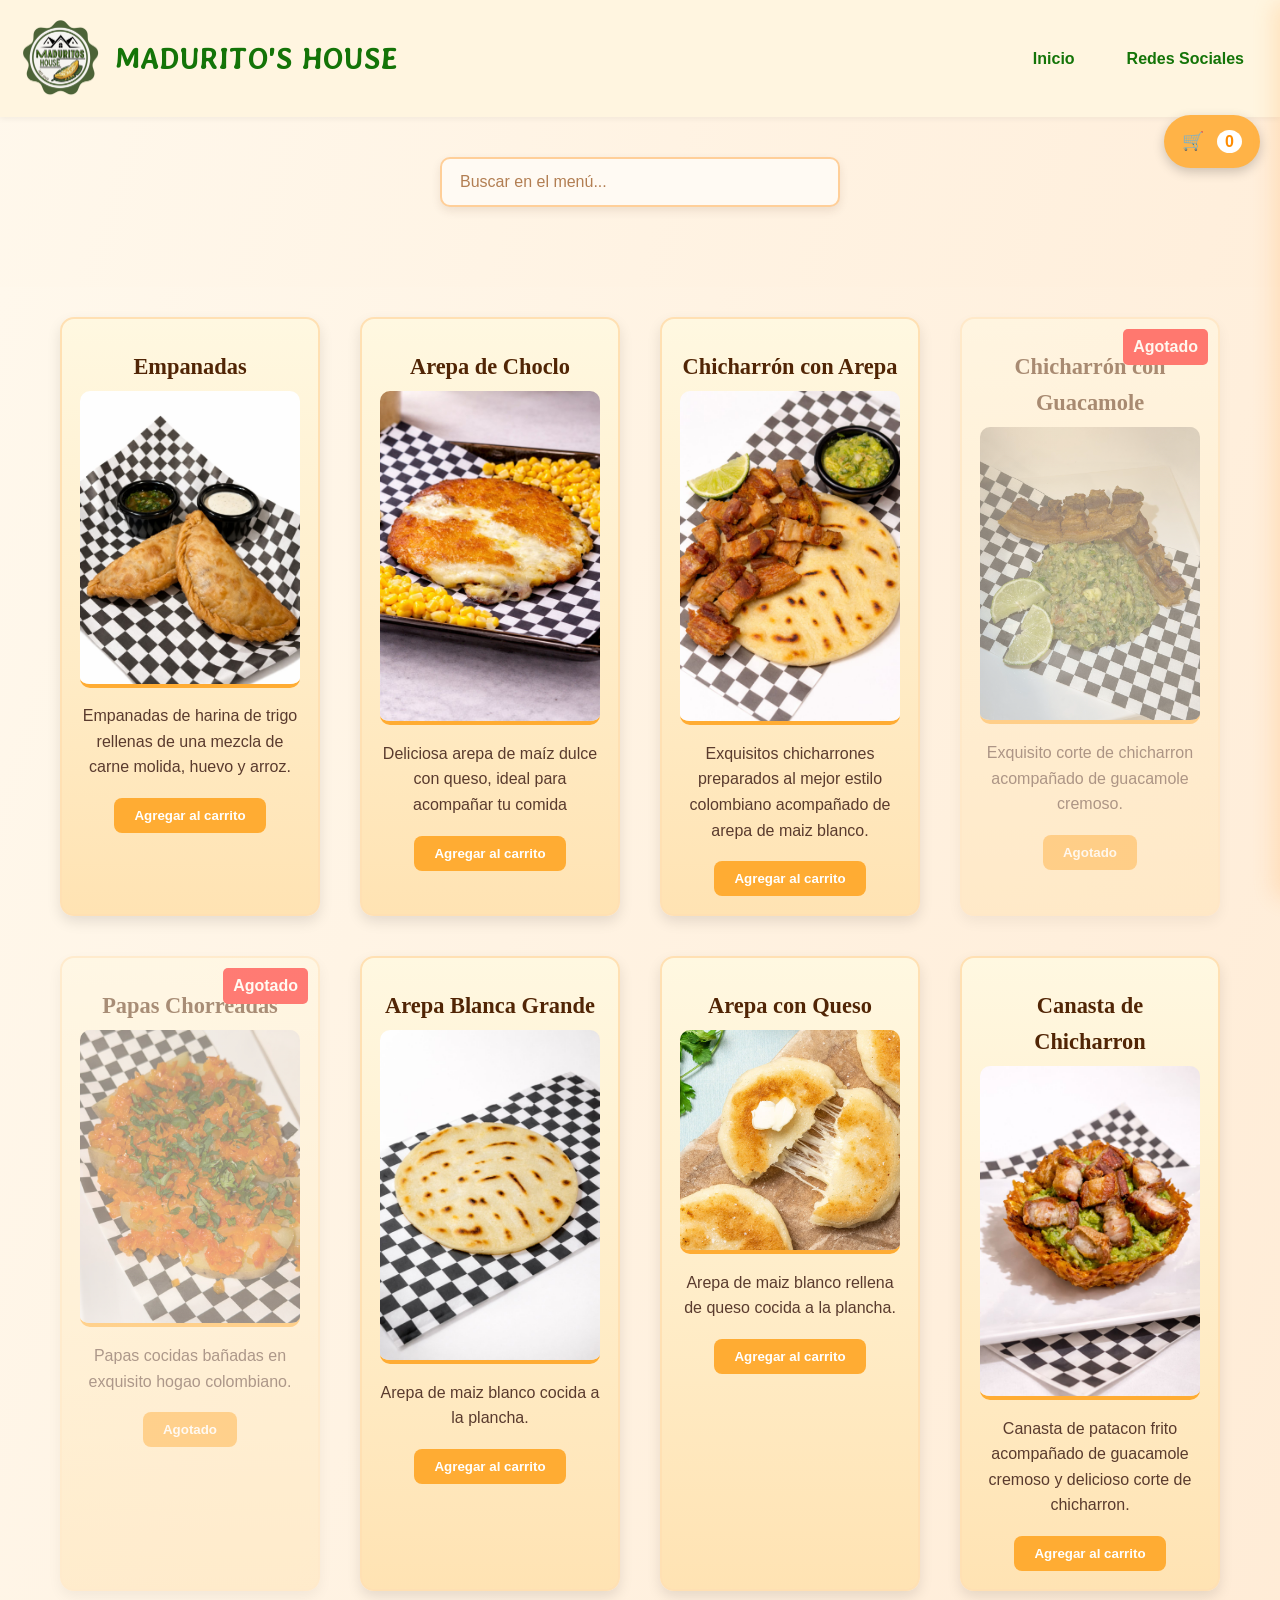
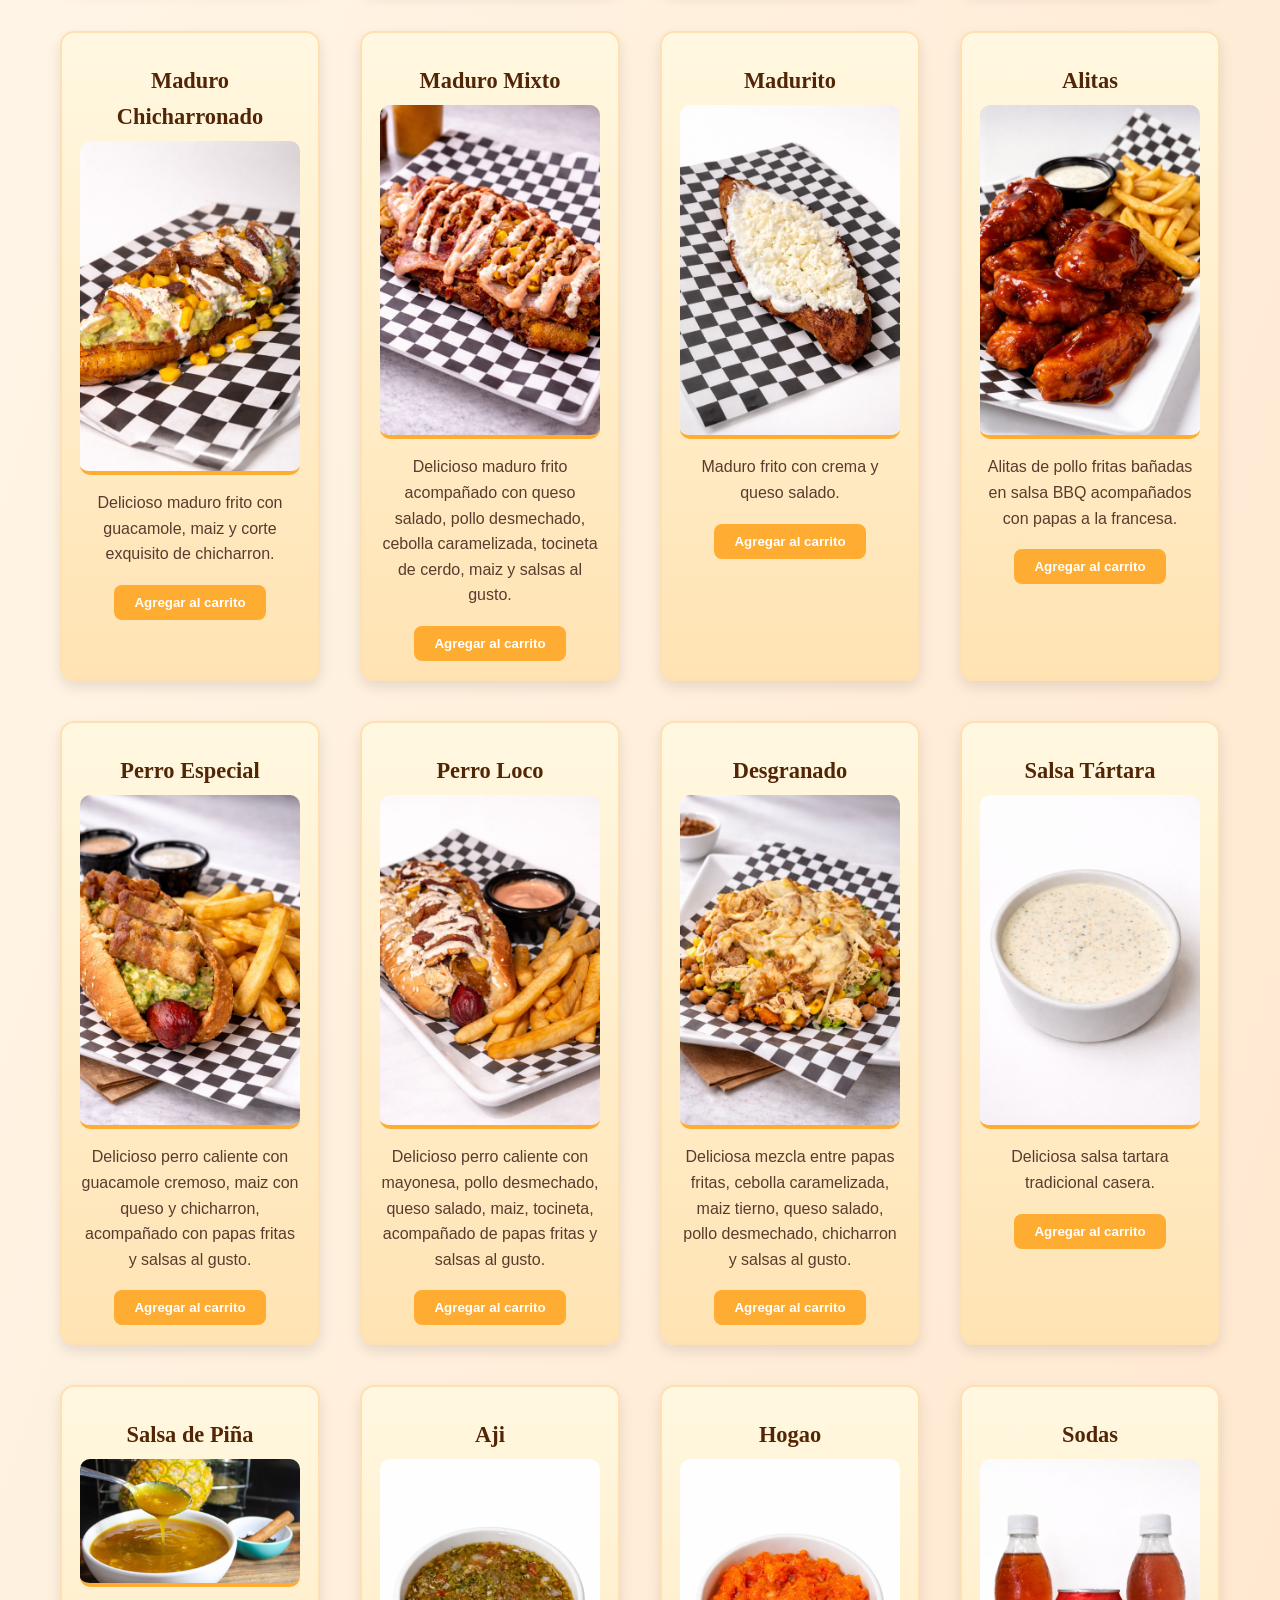
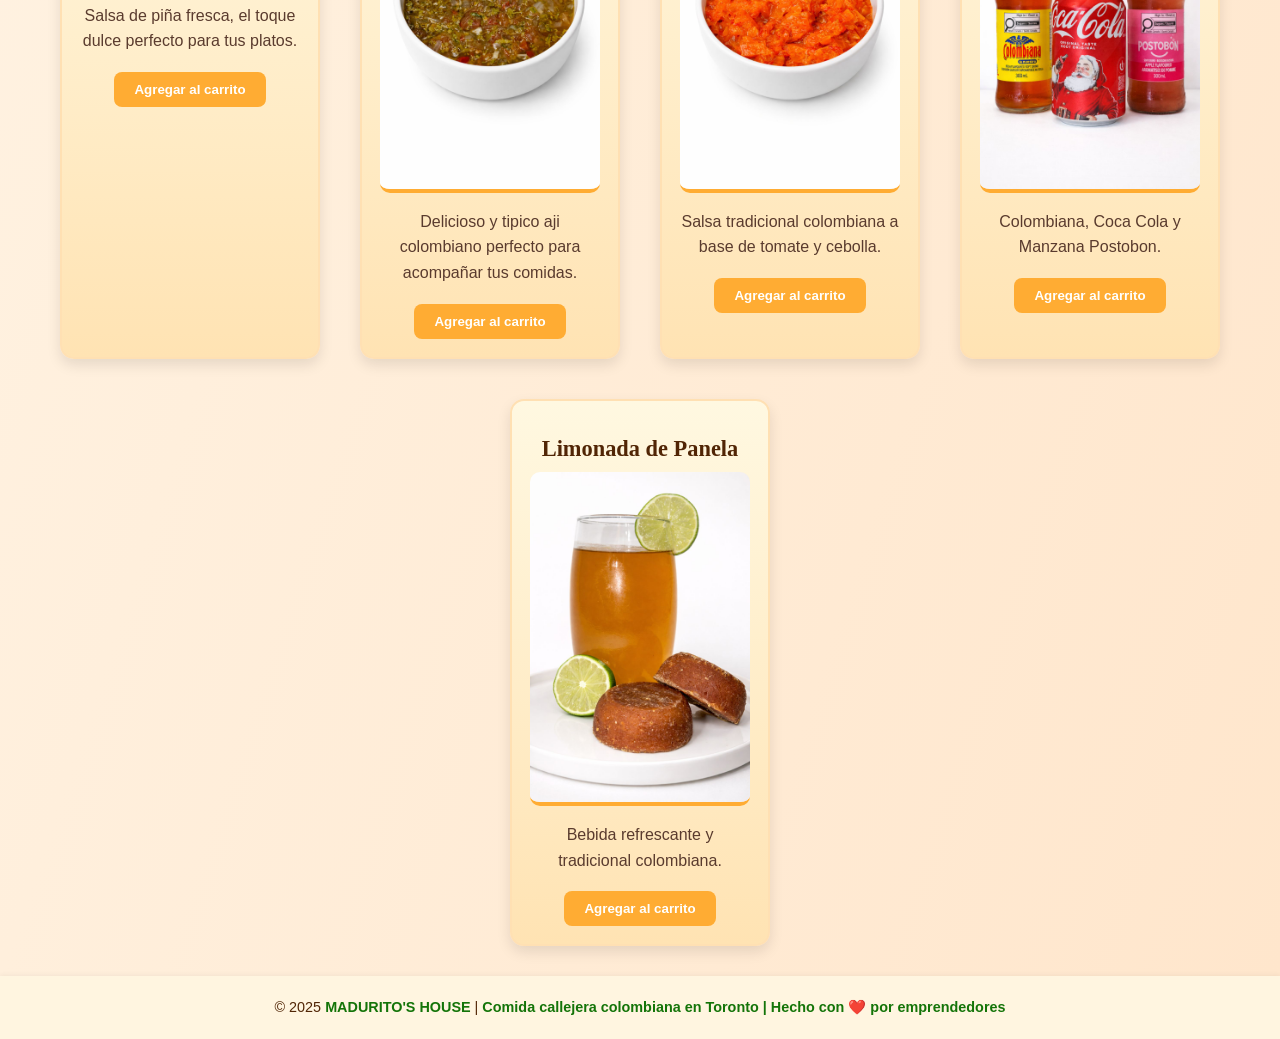
==== menu.html @ 6b5136a8 "Add files via upload" ====
<!DOCTYPE html>
<html lang="en">
    <head>
        <meta charset="UTF-8">
        <meta name="viewport" content="width=device-width, initial-scale=1.0">
        <title>MADURITO'S HOUSE</title>
        <link rel="icon" href="Images/MADURITOSNEWLOGO-Photoroom.png" type="image/x-icon">
        <link rel="preconnect" href="https://fonts.googleapis.com">
        <link rel="preconnect" href="https://fonts.gstatic.com" crossorigin>
        <link href="https://fonts.googleapis.com/css2?family=Averia+Gruesa+Libre&family=Bubbler+One&display=swap" rel="stylesheet">
        <link rel="stylesheet" href="styles.css">
    </head>
    <body>
        <header class="header">
  <img src="Images/MADURITOSNEWLOGO-Photoroom.png" alt="Logo de Honey Food" class="logo" />
  <h1 class="title" data-i18n="title">HONEY BURGERS</h1>

  <!-- Navegación visible en escritorio -->
  <nav class="nav-desktop">
    <a href="index.html" class="nav-link" data-i18n="home">Home</a>
    <a href="aboutus.html" class="nav-link" data-i18n="about_us">Redes Sociales</a>
  </nav>

  <!-- Menú hamburguesa (visible solo en móvil) -->
  <div class="hamburger" onclick="toggleMobileMenu()">
    <div class="line"></div>
    <div class="line"></div>
    <div class="line"></div>
  </div>
  <nav id="mobile-menu" class="nav-mobile hidden">
    <a href="index.html" data-i18n="home">Home</a>
    <a href="aboutus.html" data-i18n="about_us">Redes Sociales</a>
  </nav>
</header>

<!-- Contenedor principal de productos -->
<div class="filtro-menu">
  <input type="text" id="buscador" data-i18n="search_placeholder" placeholder="" />
</div>

<div class="container">
    <!-- Producto 1 -->
  <div class="product-card">
    <h3 data-i18n="product_empanadas">Empanadas</h3>
    <img src="Images/EMPANADAS_IA.jpeg" alt="Empanadas" />
    <p data-i18n="desc_empanadas">Empanadas de harina de trigo rellenas de una mezcla de carne molida, huevo y arroz.</p>
    <button class="add-to-cart" data-product="Empanadas" data-i18n="add_to_cart">Agregar al carrito</button>
  </div>

  <!-- Producto 2 -->
  <div class="product-card">
    <h3 data-i18n="product_arepa_choclo">Arepa de Choclo</h3>
    <img src="Images/AREPACHOCLO_IA.jpeg" alt="Arepa de Choclo" />
    <p data-i18n="desc_arepa_choclo">Deliciosa arepa de maiz dulce con queso, ideal para acompañar tu comida.</p>
    <button class="add-to-cart" data-product="Arepa de Choclo" data-i18n="add_to_cart">Agregar al carrito</button>
  </div>

  <!-- Producto 3 -->
  <div class="product-card">
    <h3 data-i18n="product_chicharron_arepa">Chicharron con Arepa</h3>
    <img src="Images/CHICHARRONCONAREPA_IA.jpeg" alt="Chicharron con Arepa" />
    <p data-i18n="desc_chicharron_arepa">Exquisitos chicharrones preparados al mejor estilo colombiano acompañado de arepa de maiz blanco.</p>
    <button class="add-to-cart" data-product="Chicharron con Arepa" data-i18n="add_to_cart">Agregar al carrito</button>
  </div>

  <!-- Producto 4 -->
  <div class="product-card">
    <h3 data-i18n="product_chicharronguacamole">Chicharron con Guacamole</h3>
    <img src="Images/ChicharronGuacamoleMH.jpeg" alt="Chicharron con Guacamole" />
    <p data-i18n="desc_chicharronguacamole">Exquisito corte de chicharron acompañado de guacamole cremoso.</p>
    <button class="add-to-cart" data-product="Chicharron con Guacamole" data-i18n="add_to_cart">Agregar al carrito</button>
  </div>

  <!-- Producto 5 -->
  <div class="product-card">
    <h3 data-i18n="product_papas_chorreadas">Papas Chorreadas</h3>
    <img src="Images/PAPASCHORREADASMH.jpeg" alt="Papas Chorreadas" />
    <p data-i18n="desc_papas_chorreadas">Papas cocidas bañadas en exquisito hogao Colombiano.</p>
    <button class="add-to-cart" data-product="Papas Chorreadas" data-i18n="add_to_cart">Agregar al carrito</button>
  </div>

  <!-- Producto 6 -->
  <div class="product-card">
    <h3 data-i18n="product_arepa_blanca">Arepa Blanca Grande</h3>
    <img src="Images/AREPAGRANDE_IA.jpeg" alt="Arepa Blanca Grande" />
    <p data-i18n="desc_arepa_blanca">Arepa de maiz blanco cocida a la plancha.</p>
    <button class="add-to-cart" data-product="Arepa Blanca Grande" data-i18n="add_to_cart">Agregar al carrito</button>
  </div>

  <!-- Producto 7 -->
  <div class="product-card">
    <h3 data-i18n="product_arepa_queso">Arepa con Queso</h3>
    <img src="Images/Arepas-con-Queso-Recipe-S4.jpg" alt="Arepa con Queso" />
    <p data-i18n="desc_arepa_queso">Arepa de maiz blanco rellena de queso cocida a la plancha.</p>
    <button class="add-to-cart" data-product="Arepa Blanca con Queso" data-i18n="add_to_cart">Agregar al carrito</button>
  </div>

  <!-- Producto 8 -->
  <div class="product-card">
    <h3 data-i18n="product_patacon">Canasta de Chicharron</h3>
    <img src="Images/CANASTACHICHARRON_IA.jpeg" alt="Canasta de Chicharron" />
    <p data-i18n="desc_patacon">Canasta de patacon frito acompañado de guacamole cremoso y delicioso corte de chicharron.</p>
    <button class="add-to-cart" data-product="Canasta de Chicharron" data-i18n="add_to_cart">Agregar al carrito</button>
  </div>

  <!-- Producto 9 -->
  <div class="product-card">
    <h3 data-i18n="product_madurochicharronado">Maduro Chicharronado</h3>
    <img src="Images/MADUROCHICHARRONADO_IA.jpeg" alt="Maduro Chicharronado" />
    <p data-i18n="desc_madurochicharronado">Delicioso maduro frito con guacamole, maiz y corte exquisito de chicharron.</p>
    <button class="add-to-cart" data-product="Maduro Chicharronado" data-i18n="add_to_cart">Agregar al carrito</button>
  </div>

  <!-- Producto 10 -->
  <div class="product-card">
    <h3 data-i18n="product_maduromixto">Maduro Mixto</h3>
    <img src="Images/MADUROMIXTO_IA.jpeg" alt="Maduro Mixto" />
    <p data-i18n="desc_maduromixto">Delicioso maduro frito acompañado con queso salado, pollo desmechado, cebolla caramelizada, tocineta de cerdo, maiz y salsas al gusto.</p>
    <button class="add-to-cart" data-product="Maduro Mixto" data-i18n="add_to_cart">Agregar al carrito</button>
  </div>

  <!-- Producto 11 -->
  <div class="product-card">
    <h3 data-i18n="product_madurito">Madurito</h3>
    <img src="Images/MADUROCONQUESO_IA.jpeg" alt="Madurito" />
    <p data-i18n="desc_madurito">Maduro frito con crema y queso salado.</p>
    <button class="add-to-cart" data-product="Madurito" data-i18n="add_to_cart">Agregar al carrito</button>
  </div>

  <!-- Producto 12 -->
  <div class="product-card">
    <h3 data-i18n="product_alitas">Alitas</h3>
    <img src="Images/ALITAS_IA.jpeg" alt="Alitas" />
    <p data-i18n="desc_alitas">Alitas de pollo fritas bañadas en salsa BBQ acompañados con papas a la francesa.</p>
    <button class="add-to-cart" data-product="Alitas" data-i18n="add_to_cart">Agregar al carrito</button>
  </div>

  <!-- Producto 13 -->
  <div class="product-card">
    <h3 data-i18n="product_perro_especial">Perro Especial</h3>
    <img src="Images/PERROESPECIAL_IA.jpeg" alt="Perro Especial" />
    <p data-i18n="desc_perro_especial">Delicioso perro caliente con guacamole cremoso, maiz con queso y chicharron, acompañado con papas fritas y salsas al gusto.</p>
    <button class="add-to-cart" data-product="Perro Especial" data-i18n="add_to_cart">Agregar al carrito</button>
  </div>

  <!-- Producto 14 -->
  <div class="product-card">
    <h3 data-i18n="product_perro_loco">Perro Loco</h3>
    <img src="Images/PERROLOCO_IA.jpeg" alt="Perro Loco" />
    <p data-i18n="desc_perro_loco">Delicioso perro caliente con mayosena, pollo desmechado, queso salado, maiz, tocineta, acompañado de papas fritas y salsas al gusto.</p>
    <button class="add-to-cart" data-product="Perro Loco" data-i18n="add_to_cart">Agregar al carrito</button>
  </div>

  <!-- Producto 15 -->
  <div class="product-card">
    <h3 data-i18n="product_desgranado">Desgranado</h3>
    <img src="Images/DESGRANADO_IA.jpeg" alt="Desgranado" />
    <p data-i18n="desc_desgranado">Deliciosa mezcla entre papas fritas, cebolla caramelizada, maiz tierno, queso salado, pollo desmechado, chicharron y salsas al gusto.</p>
    <button class="add-to-cart" data-product="Desgranado" data-i18n="add_to_cart">Agregar al carrito</button>
  </div>

  <!-- Producto 16 -->
  <div class="product-card">
    <h3 data-i18n="product_salsa_tartara">Salsa Tártara</h3>
    <img src="Images/TARTARA_IA.jpeg" alt="Salsa Tártara" />
    <p data-i18n="desc_salsa_tartara">Deliciosa salsa tartara tradicional casera.</p>
    <button class="add-to-cart" data-product="Salsa Tártara" data-i18n="add_to_cart">Agregar al carrito</button>
  </div>

  <!-- Producto 17 -->
  <div class="product-card">
    <h3 data-i18n="product_salsa_pina">Salsa de Piña</h3>
    <img src="Images/piña.jpg" alt="Salsa de Piña" />
    <p data-i18n="desc_salsa_pina">Salsa de piña fresca, el toque dulce perfecto para tus platos.</p>
    <button class="add-to-cart" data-product="Salsa de Piña" data-i18n="add_to_cart">Agregar al carrito</button>
  </div>

  <!-- Producto 18 -->
  <div class="product-card">
    <h3 data-i18n="product_aji">Aji</h3>
    <img src="Images/AJI_IA.jpeg" alt="Aji" />
    <p data-i18n="desc_aji">Delicioso y tipico aji colombiano perfecto para acompañar tus comidas.</p>
    <button class="add-to-cart" data-product="Aji" data-i18n="add_to_cart">Agregar al carrito</button>
  </div>

  <!-- Producto 19 -->
  <div class="product-card">
    <h3 data-i18n="product_hogao">Hogao</h3>
    <img src="Images/HOGAO_IA.jpeg" alt="Hogao" />
    <p data-i18n="desc_hogao">Salsa tradicional colombiana a base de tomate y cebolla.</p>
    <button class="add-to-cart" data-product="Hogao" data-i18n="add_to_cart">Agregar al carrito</button>
  </div>

  <!-- Producto 20 -->
  <div class="product-card">
    <h3 data-i18n="product_sodas">Sodas</h3>
    <img src="Images/SODAS_IA.jpeg" alt="Sodas" />
    <p data-i18n="desc_sodas">Colombiana, Coca Cola y Manzana Postobon.</p>
    <button class="add-to-cart" data-product="Sodas" data-i18n="add_to_cart">Agregar al carrito</button>
  </div>

   <!-- Producto 21 -->
  <div class="product-card">
    <h3 data-i18n="product_limonada">Limonada de Panela</h3>
    <img src="Images/LIMONADAPANELA_IA.jpeg" alt="Limonada de Panela" />
    <p data-i18n="desc_limonada">Bebida refrescante y tradicional colombiana.</p>
    <button class="add-to-cart" data-product="Limonada de Panela" data-i18n="add_to_cart">Agregar al carrito</button>
  </div>

</div>

<!-- Panel flotante del carrito -->
<div id="cart-panel">
  <button class="close-cart" onclick="cerrarCarrito()" aria-label="Cerrar carrito">×</button>
  <h3 data-i18n="your_order">Tu pedido</h3>
  <ul id="cart-items"></ul>
  <button class="btn-enviar" onclick="enviarPedido()" data-i18n="send_order">Enviar pedido por WhatsApp</button>
  <button class="btn-enviar" onclick="vaciarCarrito()" data-i18n="empty_cart">🗑️ Vaciar carrito</button>
</div>

<!-- Botón flotante del carrito -->
<div id="cart-button" onclick="abrirCarrito()" aria-label="Abrir carrito">
  🛒 <span id="cart-count">0</span>
</div>

<!-- Botón volver arriba -->
<button id="scrollTopBtn" aria-label="Volver arriba" >🔝</button>

<footer>
    © 2025 <span>MADURITO'S HOUSE</span> | <span data-i18n="footer_text">Comida callejera colombiana en Toronto | Hecho con ❤️ por emprendedores</span>
  </footer>

  <!-- Modal selección de soda -->
<div id="soda-modal" class="soda-modal hidden">
  <div class="soda-modal-content">

    <h2 data-i18n="escoger_soda">Escoge tu soda</h2>

    <div class="soda-options">

      <button class="soda-option" data-soda="Manzana Postobon">
        <img src="Images/MANZANA_IA.jpeg" alt="Manzana Postobon">
        <span>Manzana Postobon</span>
      </button>

      <button class="soda-option" data-soda="Colombiana">
        <img src="Images/COLOMBIANA_IA.jpeg" alt="Colombiana">
        <span>Colombiana</span>
      </button>

      <button class="soda-option" data-soda="Coca Cola">
        <img src="Images/COCA-COLA_IA.jpeg" alt="Coca Cola">
        <span>Coca Cola</span>
      </button>

    </div>

    <button data-i18n="cancelar_soda" class="close-soda">Cancelar</button>

  </div>
</div>

<script src="language.js"></script>

<!-- Script principal -->
<script>
fetch('stock.json')
  .then(res => res.json())
  .then(stock => {
    const buttons = document.querySelectorAll('.add-to-cart');
    buttons.forEach(button => {
      const productName = button.getAttribute('data-product');
      if (stock.hasOwnProperty(productName) && !stock[productName]) {
        const productCard = button.closest('.product-card');
        if (productCard) {
          productCard.classList.add('sold-out');

          // Usamos tu language.js / translations
          const textoAgotado = translations[currentLang]?.sold_out || "Sold Out";
          productCard.dataset.status = textoAgotado;
        }

        // Opcional: también puedes cambiar el botón
        button.textContent = translations[currentLang]?.sold_out || "Sold Out";
        button.disabled = true;
      }
    });
  })
  .catch(err => console.error('Error cargando stock:', err));

document.addEventListener("DOMContentLoaded", () => {
  const cart = [];
  const precios = {
    "Empanadas": 3.5,
    "Arepa de Choclo": 9.0,
    "Chicharron con Arepa": 11.0,
    "Chicharron con Guacamole":14.5,
    "Papas Chorreadas": 8.0,
    "Arepa Blanca Grande":2.0,
    "Arepa Blanca con Queso":2.0,
    "Canasta de Chicharron": 15.0,
    "Maduro Chicharronado":18.0,
    "Maduro Mixto":20.0,
    "Madurito":8.0,
    "Alitas":20.0,
    "Perro Especial":20.0,
    "Perro Loco":20.0,
    "Desgranado":25.0,
    "Salsa Tártara": 3.0,
    "Salsa de Piña": 3.0,
    "Aji":3.0,
    "Hogao": 3.0,
    "Manzana Postobon":3.0,
    "Colombiana":3.0,
    "Coca Cola":3.0,
    "Limonada de Panela":3.0
  };

  const guardado = localStorage.getItem("carritoHoneyFood");
  if (guardado) cart.push(...JSON.parse(guardado));

  const buscador = document.getElementById("buscador");
  const cards = document.querySelectorAll(".product-card");
  const cartItems = document.getElementById("cart-items");
  const cartCount = document.getElementById("cart-count");
  const scrollTopBtn = document.getElementById("scrollTopBtn");

  // Menú móvil
  window.toggleMobileMenu = () => {
    document.getElementById("mobile-menu")?.classList.toggle("hidden");
  };

  // Hover blur entre tarjetas
  cards.forEach(card => {
    card.addEventListener("mouseenter", () => {
      cards.forEach(other => { if (other !== card) other.classList.add("blurred"); });
    });
    card.addEventListener("mouseleave", () => {
      cards.forEach(other => other.classList.remove("blurred"));
    });
  });

  cards.forEach(card => {
  card.addEventListener("click", e => {
    const isFocused = card.classList.contains("focused");

    // Quita enfoque de todas
    cards.forEach(c => c.classList.remove("focused", "blurred"));

    if (!isFocused) {
      // Enfoca la tarjeta clickeada
      card.classList.add("focused");

      // Desenfoca las otras
      cards.forEach(c => { if (c !== card) c.classList.add("blurred"); });
    }

    e.stopPropagation(); // evita que el click llegue al documento
  });
});

// Click fuera de cualquier tarjeta quita enfoque
document.addEventListener("click", () => {
  cards.forEach(c => c.classList.remove("focused", "blurred"));
});

  // Filtro de búsqueda
  buscador?.addEventListener("input", function () {
    const termino = this.value.toLowerCase();
    cards.forEach(card => {
      const titulo = card.querySelector("h3")?.textContent.toLowerCase() || "";
      const descripcion = card.querySelector("p")?.textContent.toLowerCase() || "";
      card.style.display = (titulo.includes(termino) || descripcion.includes(termino)) ? "block" : "none";
    });
  });

  // Variables para sodas
  const sodaModal = document.getElementById("soda-modal");
  const sodaButtons = document.querySelectorAll(".soda-option");
  const closeSoda = document.querySelector(".close-soda");
  let productoPendiente = null;

  // Función principal para agregar al carrito
  function agregarProducto(nombre){
    const idx = cart.findIndex(item => item.nombre === nombre);
    if (idx >= 0) cart[idx].cantidad++;
    else cart.push({ nombre, cantidad: 1 });
    actualizarCarrito();
    mostrarToast(nombre, "agregado_carrito");
  }

  // Listener de botones "Agregar al carrito"
  document.querySelectorAll(".add-to-cart").forEach(btn => {
    btn.addEventListener("click", () => {
      const nombre = btn.dataset.product;
      if(nombre === "Sodas"){
        productoPendiente = nombre;
        sodaModal.classList.remove("hidden");
      } else {
        agregarProducto(nombre);
      }
    });
  });

  // Selección de soda dentro del modal
  sodaButtons.forEach(btn => {
    btn.addEventListener("click", () => {
      const sodaElegida = btn.dataset.soda;
      sodaModal.classList.add("hidden");
      productoPendiente = null;
      agregarProducto(sodaElegida);
    });
  });

  // Cerrar modal
  closeSoda.addEventListener("click", () => {
    sodaModal.classList.add("hidden");
    productoPendiente = null;
  });

  function actualizarCarrito() {
    cartItems.innerHTML = "";
    let total = 0;
    cart.forEach((item, i) => {
      const precio = precios[item.nombre] ?? 0;
      const subtotal = precio * item.cantidad;
      total += subtotal;

      const li = document.createElement("li");
      li.className = "flex justify-between items-center bg-[#fff7ec] p-3 rounded shadow text-sm";
      li.innerHTML = `
        <div>
          <span class="font-semibold">${item.nombre}</span><br>
          <span class="text-xs text-orange-700">$${precio.toFixed(2)} c/u</span>
        </div>
        <div class="flex flex-col items-end text-xs">
          <div class="flex items-center gap-1 mb-1">
            <button onclick="cambiarCantidad(${i}, -1)" class="px-2 py-0.5 rounded bg-red-100 hover:bg-red-200 text-red-600 border border-red-300">–</button>
            <span class="mx-1">${item.cantidad}</span>
            <button onclick="cambiarCantidad(${i}, 1)" class="px-2 py-0.5 rounded bg-green-100 hover:bg-green-200 text-green-700 border border-green-300">+</button>
          </div>
          <span>Subtotal: $${subtotal.toFixed(2)}</span>
          <button onclick="eliminarDelCarrito(${i})" class="text-white text-xs mt-1 px-2 py-1 rounded bg-gradient-to-r from-orange-400 to-orange-500 hover:from-orange-500 hover:to-orange-600">Eliminar</button>
        </div>`;
      cartItems.appendChild(li);
    });

    const totalDiv = document.createElement("div");
    totalDiv.className = "mt-4 text-right font-bold text-orange-800 border-t pt-2";
    totalDiv.textContent = `Total: $${total.toFixed(2)}`;
    cartItems.appendChild(totalDiv);

    cartCount.textContent = cart.reduce((sum, item) => sum + item.cantidad, 0);
    localStorage.setItem("carritoHoneyFood", JSON.stringify(cart));
  }

  // Funciones globales
  window.cambiarCantidad = (idx, delta) => {
    cart[idx].cantidad += delta;
    if (cart[idx].cantidad <= 0) cart.splice(idx, 1);
    actualizarCarrito();
  };

  window.eliminarDelCarrito = idx => {
    cart.splice(idx, 1);
    actualizarCarrito();
  };

  window.vaciarCarrito = () => {
    cart.length = 0;
    localStorage.removeItem("carritoHoneyFood");
    actualizarCarrito();
    mostrarToast("Carrito vaciado");
  };

  window.enviarPedido = () => {
    if (cart.length === 0) return mostrarToast("Tu carrito está vacío");
    let total = 0;
    const mensaje = "¡Hola! Quiero hacer un pedido:\n\n" + cart.map((item, i) => {
      const precio = precios[item.nombre] ?? 0;
      const subtotal = precio * item.cantidad;
      total += subtotal;
      return `${i + 1}. ${item.nombre} (x${item.cantidad}) - $${subtotal.toFixed(2)}`;
    }).join("\n") + `\n\n🧾 Total: $${total.toFixed(2)}`;
    window.open(`https://wa.me/16472951328?text=${encodeURIComponent(mensaje)}`, "_blank");
    cart.length = 0;
    localStorage.removeItem("carritoHoneyFood");
    actualizarCarrito();
    mostrarToast("Pedido enviado. Carrito reiniciado.");
  };

  window.abrirCarrito = () => {
    const panel = document.getElementById("cart-panel");
    panel?.classList.remove("hidden");
    void panel.offsetWidth;
    panel?.classList.add("visible");
  };

  window.cerrarCarrito = () => {
    const panel = document.getElementById("cart-panel");
    panel?.classList.remove("visible");
    setTimeout(() => panel?.classList.add("hidden"), 300);
  };

  function mostrarToast(producto, keyI18) {
    const toast = document.createElement("div");
    toast.className = "toast";
    const textoI18 = translations[currentLang][keyI18] || keyI18;
    toast.innerText = `${producto} ${textoI18}`;
    toast.style.bottom = `${30 + document.querySelectorAll(".toast").length * 70}px`;
    document.body.appendChild(toast);
    setTimeout(() => toast.classList.add("visible"), 10);
    setTimeout(() => {
      toast.classList.remove("visible");
      setTimeout(() => toast.remove(), 300);
    }, 3000);
  }

  window.addEventListener("scroll", () => {
    if (window.scrollY > 300) {
      scrollTopBtn.classList.add("visible");
    } else {
      scrollTopBtn.classList.remove("visible");
    }
  });

  scrollTopBtn?.addEventListener("click", () => {
    window.scrollTo({ top: 0, behavior: "smooth" });
  });

  actualizarCarrito();
});
</script>

</body>
</html>
---- styles.css ----
/* General reset */
* {
  margin: 0;
  padding: 0;
  box-sizing: border-box;
}

body {
  font-family: 'Roboto', sans-serif;
  background: linear-gradient(to bottom right, #fff8ec, #ffe6cc);
  color: #333;
  line-height: 1.6;
  min-height: 100vh;
  display: flex;
  flex-direction: column;
}

/* Header */
.header {
  display: flex;
  align-items: center;
  justify-content: space-between;
  padding: 20px;
  background-color: #fff5e0;
  box-shadow: 0 2px 6px rgba(0, 0, 0, 0.05);
}

header .title {
      font-family: 'Averia Gruesa Libre', cursive;
      font-size: 1.8rem;
      font-weight: 800;
      letter-spacing: 1px;
    }


.language-selector,
.language-selector-mobile {
  position: relative; /* para posicionar el menú desplegable */
  display: inline-flex;
  align-items: center;
  gap: 0.5rem;
  margin-left: 1rem;
  font-family: 'Roboto', sans-serif;
  color: #147408;
  font-weight: bold;
  padding: 10px 16px;
  border-radius: 8px;
  cursor: pointer;
  transition: background-color 0.3s ease;
  background-color: transparent; /* igual que links */
  border: none;
  user-select: none;
}

/* Efecto hover para el botón */
.language-selector:hover,
.language-selector-mobile:hover {
  background-color: #36ea1e;
}

/* Estilo para el botón que contiene el ícono del mundo */
#language-button {
  background: transparent;
  border: none;
  font-size: 1.5rem; /* tamaño más visible */
  color: inherit;
  cursor: pointer;
  user-select: none;
  padding: 0;
  display: flex;
  align-items: center;
}

/* Estilos para el menú desplegable */
.language-menu {
  position: absolute;
  top: 120%; /* justo abajo del botón */
  left: 0;
  border: 1px solid #ccc;
  border-radius: 8px;
  box-shadow: 0 2px 6px rgba(0,0,0,0.15);
  list-style: none;
  padding: 0.25rem 0;
  margin: 0;
  width: 60px;
  text-align: center;
  z-index: 1000;
  user-select: none;
}

.language-menu.hidden {
  display: none;
}

.language-menu li {
  padding: 0.5rem 0;
  cursor: pointer;
  font-weight: 700;
  color: #147408;
  outline: none;
}

.language-menu li:hover,
.language-menu li:focus {
  background-color: #ffe4bd;
  outline: none;
}


.logo {
  width: 80px;
  height: auto;
  margin-right: 15px;
}


.title {
  font-size: 2.5rem;
  color: #147408;
  font-weight: 700;
}

/* Hero section */
.hero {
  display: flex;
  flex-wrap: wrap;
  justify-content: space-between;
  align-items: center;
  padding: 50px 10%;
  gap: 40px;
  flex: 1;
}

.hero-text {
  flex: 1;
  min-width: 280px;
}

.hero-text h1 {
  font-size: 2.2rem;
  color: #147408;
  margin-bottom: 15px;
}

.hero-text p {
  font-family: 'Nunito', sans-serif;
  font-size: 1.2rem;
  line-height: 1.75;
  max-width: 1100px;
  margin: 0 auto 25px auto;
  color: #147408;
}



/* Navegación de escritorio */
.nav-desktop {
  display: flex;
  gap: 20px;
  margin-left: auto;
}

.nav-link {
  text-decoration: none;
  color: #147408; /* o #512505 si el fondo es claro */
  font-weight: bold;
  padding: 10px 16px;
  border-radius: 8px;
  background-color: transparent !important; /* quita fondo */
  box-shadow: none !important; /* quita sombra */
  border: none !important; /* quita borde */
  transition: color 0.3s ease;
}

.nav-link:hover,
.nav-link:focus {
  color: #36ea1e;
  background-color: transparent !important; /* sin fondo en hover */
  box-shadow: none !important;
  border: none !important;
  outline: none;
}



/* Hero image */
.hero-image {
  flex: 1;
  min-width: 280px;
  text-align: center;
}

.hero-image img {
  width: 100%;
  max-width: 450px;
  border-radius: 20px;
  box-shadow: 0 10px 20px rgba(0, 0, 0, 0.1);
}

/* Footer */
footer {
  text-align: center;
  padding: 20px;
  background-color: #fff5e0;
  color:#512505 ;
  font-size: 0.9rem;
  box-shadow: 0 -1px 5px rgba(0, 0, 0, 0.05);
}

footer span {
      color: #147408;
      font-weight: 600;
    }

/* ========================================
   RESET GENERAL Y CONFIGURACIONES BÁSICAS
======================================== */
* {
  box-sizing: border-box;
}

.sold-out {
  opacity: 0.5;
  pointer-events: none;
  position: relative;
}

.sold-out::after {
  content: attr(data-status);
  color: white;
  font-weight: bold;
  background-color: red;
  padding: 5px 10px;
  border-radius: 5px;
  position: absolute;
  top: 10px;
  right: 10px;
  font-size: 1rem;
}


/* ========================================
   BUSCADOR DE PRODUCTOS
======================================== */
.filtro-menu {
  text-align: center;
  margin-top: 40px;
}

.filtro-menu input {
  padding: 14px 18px;
  width: 80%;
  max-width: 400px;
  border: 2px solid #ffcf99;
  border-radius: 10px;
  font-size: 1em;
  background: #fffaf3;
  color: #512505;
  box-shadow: 0 4px 10px rgba(80, 40, 10, 0.1);
  transition: box-shadow 0.3s ease, border-color 0.3s ease;
  font-family: 'Roboto', sans-serif;
}

.filtro-menu input::placeholder {
  color: #b27e52;
}

.filtro-menu input:focus {
  outline: none;
  border-color: #ffa94d;
  box-shadow: 0 0 12px rgba(255, 175, 80, 0.3);
}

/* ========================================
   BOTÓN "AÑADIR AL CARRITO"
======================================== */
.add-to-cart {
  margin-top: 10px;
  padding: 10px 20px;
  background-color: #ffac33;
  border: none;
  color: #fff;
  font-weight: bold;
  border-radius: 8px;
  cursor: pointer;
  transition: background 0.3s;
}

.add-to-cart:hover {
  background-color: #e69500;
}

/* ========================================
   BOTÓN FLOTANTE DEL CARRITO
======================================== */
#cart-button {
  position: fixed;
  top: 115px;
  right: 20px;
  background-color: #ffb347;
  color: white;
  font-weight: bold;
  font-size: 18px;
  padding: 12px 18px;
  border-radius: 30px;
  box-shadow: 0 4px 12px rgba(0,0,0,0.2);
  cursor: pointer;
  z-index: 999;
  transition: background 0.3s ease;
}

#cart-button:hover {
  background-color: #ffa726;
}

#cart-count {
  background-color: white;
  color: #ff8c00;
  font-size: 16px;
  border-radius: 50%;
  padding: 3px 8px;
  margin-left: 8px;
}

/* ========================================
   PANEL FLOTANTE DEL CARRITO
======================================== */
#cart-panel {
  position: fixed;
  top: 0;
  right: 0;
  width: 350px;
  height: 100%;
  background: rgba(255, 255, 255, 0.25);
  backdrop-filter: blur(15px);
  -webkit-backdrop-filter: blur(15px);
  border: 1px solid rgba(255, 255, 255, 0.3);
   border-radius: 16px 0 0 16px;
  box-shadow: -8px 0 20px rgba(255, 165, 70, 0.2);
  transform: translateX(100%);
  transition: transform 0.3s ease;
  z-index: 9999;
  padding: 25px;
  border-left: 2px solid rgba(255, 195, 120, 0.3);
  display: flex;
  flex-direction: column;
  font-family: 'Georgia', serif;
}

#cart-panel.visible {
  transform: translateX(0);
}

#cart-panel h3 {
  color: #512505;
  font-size: 1.6em;
  margin-bottom: 20px;
  display: flex;
  align-items: center;
  gap: 10px;
}

#cart-panel h3::before {
  content: "🛒";
  font-size: 1.2em;
}

#cart-items {
  flex: 1;
  overflow-y: auto;
  list-style: none;
  padding: 0;
  margin: 0 0 20px 0;
}

#cart-items li {
  background: rgba(255, 239, 210, 0.8);
  margin-bottom: 12px;
  padding: 10px 12px;
  border-radius: 10px;
  display: flex;
  justify-content: space-between;
  align-items: center;
  font-size: 15px;
  color: #5a2f00;
  box-shadow: 0 2px 5px rgba(80, 40, 10, 0.1);
}

#cart-items button {
  background: #ff704d;
  border: none;
  color: white;
  font-size: 14px;
  padding: 6px 10px;
  border-radius: 8px;
  cursor: pointer;
  transition: background 0.3s;
}

#cart-items button:hover {
  background: #e6523d;
}



/* Botones principales */
#cart-panel button button:not(.close-cart) {
  margin-bottom: 12px;
  padding: 12px 18px;
  width: 100%;
  background: linear-gradient(135deg, #ffa94d, #ff7e33);
  border: none;
  color: white;
  font-weight: bold;
  border-radius: 12px;
  cursor: pointer;
  font-size: 1em;
  box-shadow: 0 4px 10px rgba(255, 135, 40, 0.25);
  transition: background 0.3s, transform 0.2s;
}

#cart-panel button:hover {
  background: linear-gradient(135deg, #ff922b, #ff681a);
  transform: translateY(-2px);
}

/* Botón X para cerrar carrito */
.close-cart {
  position: absolute;
  top: 12px;
  right: 16px;
  font-size: 26px;
  font-weight: bold;
  color: #512505;
  background: none;
  border: none;
  padding: 0;
  line-height: 1;
  width: auto;
  height: auto;
  z-index: 10000;
  cursor: pointer;
  transition: color 0.3s ease, transform 0.2s ease;
}

.close-cart:hover {
  color: #ff8c00;
  transform: rotate(90deg);
}

.toast {
  position: fixed;
  bottom: 30px;
  right: 30px;
  background: linear-gradient(135deg, #ffa94d, #ff6b6b);
  color: #fff;
  padding: 15px 20px;
  border-radius: 12px;
  box-shadow: 0 5px 15px rgba(0, 0, 0, 0.2);
  font-family: 'Roboto', sans-serif;
  font-size: 14px;
  opacity: 0;
  transform: translateY(30px);
  pointer-events: none;
  transition: all 0.4s ease;
  z-index: 9999;
}

.toast.visible {
  opacity: 1;
  transform: translateY(0);
  pointer-events: auto;
}

.qty-button {
  width: 28px;
  height: 28px;
  border-radius: 50%;
  border: 1px solid #e0a958;
  background-color: #fff7ec;
  color: #d97706;
  font-size: 18px;
  line-height: 1;
  text-align: center;
  transition: all 0.2s ease;
  box-shadow: 0 1px 3px rgba(0, 0, 0, 0.1);
}

.qty-button:hover {
  background-color: #ffe4bd;
  transform: scale(1.1);
  cursor: pointer;
}

#scrollTopBtn {
  
  position: fixed;
  bottom: 20px;
  right: 20px;
  z-index: 100;
  background: linear-gradient(to right, #ffa500, #ff7f00);
  color: white;
  font-size: 1.5rem;
  width: 3rem;
  height: 3rem;
  border-radius: 50%;
  box-shadow: 0 4px 6px rgba(0,0,0,0.3);
  transition: all 0.3s ease;
  opacity: 0;
  pointer-events: none;
  border: none;
}

#scrollTopBtn.visible {
  opacity: 1;
  pointer-events: auto;
}



.btn-enviar {
  margin-bottom: 12px;
  padding: 12px 18px;
  width: 100%;
  background: linear-gradient(135deg, #ffa94d, #ff7e33);
  border: none;
  color: white;
  font-weight: bold;
  border-radius: 12px;
  cursor: pointer;
  font-size: 1em;
  box-shadow: 0 4px 10px rgba(255, 135, 40, 0.25);
  transition: background 0.3s, transform 0.2s;
}

.btn-enviar:hover {
  background: linear-gradient(135deg, #ff922b, #ff681a);
  transform: translateY(-2px);
}





.container {
    margin-top: 80px;
    display: flex;
    flex-wrap: wrap;
    justify-content: center;
    gap: 40px;
    padding: 30px;
    background: linear-gradient(to bottom right, #fff8ec, #ffe6cc);
 /* fondo cálido suave */
}

/* Tarjeta de cada producto */
.product-card {
    width: 260px;
    text-align: center;
    background: linear-gradient(to bottom,#fff8e1, #ffe3b3); /* degradado cálido */
    border-radius: 14px;
    box-shadow: 0 6px 14px rgba(0, 0, 0, 0.1);
    padding: 18px;
    transition: transform 0.3s ease, box-shadow 0.3s ease;
    border: 2px solid #ffe0b3;
}

/* Hover de las tarjetas */
.product-card:hover {
    transform: translateY(-8px) scale(1.04);
    box-shadow: 0 12px 24px rgba(255, 140, 0, 0.2);
}

.product-card.blurred {
  filter: blur(2px);
  transition: filter 0.3s ease;
}

.product-card:hover {
  transform: scale(1.05);
  z-index: 1;
}


/* Estilo de la imagen */
.product-card img {
    width: 100%;
    height: auto;
    border-radius: 10px;
    border-bottom: 4px solid #ffac33;
    transition: transform 0.3s ease;
}

.product-card:hover img {
    transform: scale(1.08);
}

/* Título del producto */
.product-card h3 {
    margin: 12px 0 6px;
    font-size: 1.4em;
    color: #512505;
    font-weight: 700;
    font-family: 'Georgia', serif;
}

/* Descripción del producto */
.product-card p {
    margin: 8px 0;
    font-size: 1em;
    color: #5a3b2e;
    font-family: 'Roboto', sans-serif;
}

/* Estilos generales para el menú */
.container1 {
    position: relative;
}


/* Menú desplegable */
#menu {
    display: none;
    list-style-type: none;
    padding: 0;
    margin: 0;
    position: fixed;
    top: 35px;
    left: 0;
    background-color: transparent;
    width: 100px;
    box-shadow: none;
    z-index: 999;
}

#menu li {
    margin: 0;
    padding: 0;
    border: none;
    background-color: transparent;
    opacity: 0;
    transform: translateX(-10px);
    animation: slideIn 0.4s ease forwards;
    animation-delay: calc(0.1s * var(--i));
}


#menu li a {
    display: block;
    color: #f3e5ab;
    padding: 0;
    margin: 0;
    background-color: transparent;
    border: none;
    text-decoration: none;
    font-weight: bold;
    font-family: 'Arial', sans-serif;
}

#menu li a:hover {
    background-color: transparent;
    color: #512505;
}

/* Clase para ocultar el menú */
.hidden {
    display: none;
}

.hamburger {
  display: none; /* Visible solo en móvil */
  flex-direction: column;
  cursor: pointer;
  padding: 10px;
  z-index: 1001;
}

.hamburger .line {
  width: 25px;
  height: 3px;
  background-color: #512505;
  margin: 4px 0;
}
/* Menú móvil oculto por defecto */
.nav-mobile {
  display: flex;
  flex-direction: column;
  position: fixed;
  top: 70px;
  left: 0;
  background-color: #512505;
  width: 100%;
  padding: 20px;
  z-index: 1000;
}
.nav-mobile a {
  color: #f3e5ab;
  padding: 10px 0;
  text-decoration: none;
  font-size: 1.2em;
}

.nav-mobile a:hover {
  background-color: #ff8c00;
  color: #fff;
}

/* Hacer el menú visible cuando se activa el toggle */
#menu:not(.hidden) {
    display: block;
}


.logo-text {
  display: block;
  width: 100%;
  height: auto;
  margin: 0;
  padding: 0;
  position: relative; /* o simplemente elimina esta línea */
  top: 0;
  left: 0;
}


/*----------------------------Home Page--------------------------------*/
/* Contenedor de columnas principales */
.main-columns {
  display: flex;
  justify-content: space-between;
  gap: 2rem;
  padding: 2rem;
  background: linear-gradient(135deg, #fff7ec, #ffe4bd);
  border-radius: 20px;
  box-shadow: 0 12px 24px rgba(255, 140, 0, 0.2);
  flex-wrap: wrap;
}

/* Columna de platillos y testimonios */
.featured-dishes,
.testimonials {
  width: 48%;
  font-family: 'Georgia', serif;
  color: #3e261a;
}

/* Título de sección */
.featured-dishes h1,
.testimonials h1 {
  font-size: 2rem;
  margin-bottom: 1rem;
  color: #b56a00;
  text-align: center;
}

/* Grid para platillos */
.featured-dishes-grid {
  display: grid;
  grid-template-columns: repeat(2, 1fr);
  gap: 1.5rem;
}

/* Estilo individual de platillo */
.hero-image {
  background-color: #fffaf0;
  border-radius: 14px;
  padding: 1rem;
  box-shadow: 0 8px 16px rgba(0, 0, 0, 0.07);
  transition: transform 0.3s ease, box-shadow 0.3s ease;
}

.hero-image:hover {
  transform: translateY(-5px);
  box-shadow: 0 12px 20px rgba(255, 140, 0, 0.25);
}

.hero-image img {
  width: 100%;
  height: 120px;
  object-fit: cover;
  border-radius: 10px;
  margin-bottom: 0.5rem;
}

.hero-image h3 {
  margin: 0.5rem 0;
  font-size: 1.2rem;
  color: #d68c00;
}

/* Estilo para testimonios */
.testimonials blockquote {
  background-color: #fffdf8;
  border-left: 5px solid #ffa726;
  padding: 1rem 1.5rem;
  margin-bottom: 1.5rem;
  border-radius: 10px;
  font-style: italic;
  box-shadow: 0 6px 12px rgba(0, 0, 0, 0.05);
  transition: transform 0.3s ease, box-shadow 0.3s ease;
}

.testimonials blockquote:hover {
  transform: scale(1.03);
  box-shadow: 0 8px 16px rgba(0, 0, 0, 0.1);
}

.testimonials cite {
  display: block;
  margin-top: 0.5rem;
  font-weight: bold;
  color: #6b4f3b;
}


/* General style for the paragraph */
#principal {
    font-size: 1.4em;
    color: #3e2723;
    line-height: 1.75;
    padding: 20px;
    border-radius: 15px;
    margin: 0;
    max-width: 950px;
    box-shadow: 0 10px 30px rgba(0, 0, 0, 0.1);
    text-align: justify;
    font-family: 'Roboto', sans-serif;
    margin-left: -30px;
}
#principal:hover {
    color: #000000;
    transform: translateX(10px);
    transition: all 0.3s ease;
}

/* Orden de la lista */
ol {
    font-size: 1.25em;
    color: #3e2723;
    line-height: 1.75;
    margin: 0;
    max-width: 950px;
    padding-left: 35px;
    text-align: left;
    border-radius: 15px;
    box-shadow: 0 10px 30px rgba(0, 0, 0, 0.1);
    margin-top: -100px;
    margin-left: -10px;
}

ol li {
    margin-bottom: 15px;
    font-family: 'Roboto', sans-serif;
    font-weight: bold;
    color: #3e2723;
    position: relative;
    padding-left: 50px;
}

ol li:hover {
    color: #ff7043;
    transform: translateX(10px);
    transition: all 0.3s ease;
}

/* Estilo para los h2 */
h2 {
    text-align: left;
    color: #147408;
    font-size: 2.5em;
    margin-left: 50px;
    font-style: italic;
    font-family: 'Georgia', serif;
    -webkit-text-stroke: 1px #ffffff;
    position: relative;
    margin-top: -5px;
}

/* Agregar un poco de espacio en la parte inferior */
h2 + .content-wrapper {
    margin-top: 40px;
}

/* Estilo para el h2 con el id "how-works" */
#how-works {
    position: relative;
    top: -110px;
    margin-bottom: auto;
}

/*---------------------------ABOUT US-----------------------------*/

/* Contenedor principal */
/*----------- CONTENEDOR GENERAL -----------*/
.content-wrapper {
    display: flex;
    justify-content: center;
    align-items: flex-start;
    margin: 30px auto;
    gap: 40px;
    flex: 1;
    flex-wrap: wrap;
    max-width: 1200px;
    padding: 0 20px;
}

/*----------- COLUMNA IZQUIERDA -----------*/
.left-column {
    flex: 1;
    min-width: 280px;
    max-width: 48%;
    margin-top: 20px;
}

.left-column img {
    width: 100%;
    max-height: 420px;
    object-fit: cover;
    border-radius: 12px;
    box-shadow: 0 6px 12px rgba(0, 0, 0, 0.1);
    transition: transform 0.3s ease;
}

.left-column img:hover {
    transform: scale(1.02);
}

/*----------- COLUMNA DERECHA -----------*/
.right-column {
    flex: 1;
    max-width: 420px;
    padding: 24px;
    font-size: 14px;
    background: linear-gradient(135deg, #fff7ec, #ffe4bd); /* más suave y elegante */
    border-left: 6px solid #1a8008;
    border-radius: 14px;
    box-shadow: 0 12px 24px rgba(45, 197, 18, 0.35);
    font-family: 'Georgia', serif;
    color: #3e261a;
    text-align: justify;
    transition: transform 0.3s ease, box-shadow 0.3s ease;
}

.right-column .title {
  font-family: "Playfair Display", serif;
  font-size: 2rem;
  font-weight: 700;
  color: #2f6b2f; /* verde elegante */
  letter-spacing: 1.5px;
  margin-bottom: 18px;
  text-transform: uppercase;
}

.right-column .subtitle {
  font-family: "Playfair Display", serif;
  font-size: 1.4rem;          /* más pequeño */
  font-weight: 500;           /* menos pesado */
  color: #4a6b4a;             /* verde más suave */
  letter-spacing: 0.8px;      /* más sutil */
  margin-bottom: 14px;
  text-transform: none;       /* quita mayúsculas */
}





.right-column:hover {
    transform: translateY(-5px);
    box-shadow: 0 18px 36px rgba(45, 197, 18, 0.45);
}

/*----------- SOCIAL MEDIA -----------*/
#socialmedia {
    list-style: none;
    padding: 0;
    margin-top: 20px;
}

#socialmedia li {
    margin-bottom: 12px;
    display: flex;
    align-items: center;
    gap: 12px;
    transition: transform 0.3s ease, box-shadow 0.3s ease;
}

#socialmedia li img.icon {
    width: 26px;
    height: 26px;
    flex-shrink: 0;
}

#socialmedia li:hover {
    transform: scale(1.05);
}

#socialmedia li a {
    color: #4a2f1b;
    text-decoration: none;
    font-weight: 600;
    font-size: 1.2em;
    font-family: 'Montserrat', sans-serif;
    display: flex;
    align-items: center;
    gap: 10px;
    transition: color 0.3s ease;
}

#socialmedia li a:hover {
    color: #1a8008;
}

/*----------- TABLA -----------*/
table {
    width: 100%;
    margin-top: 24px;
    border: 1px solid #e2c9a1;
    border-collapse: collapse;
    font-family: 'Georgia', serif;
    color: #512505;
    font-weight: bold;
    background-color: #f3e5ab;
    font-size: 13px;
    box-shadow: 0 4px 10px rgba(81, 37, 5, 0.15);
    border-radius: 10px;
    overflow: hidden;
}

table caption {
    font-size: 2em;
    font-weight: bold;
    margin-bottom: 10px;
    padding: 10px 0;
    color: #512505;
    font-style: italic;
    /*-webkit-text-stroke: 0.5px #ffffff;*/
}

table thead th {
    background-color: #6b4123;
    color: #f3e5ab;
    font-weight: bold;
    padding: 10px 12px;
    text-align: left;
    border-bottom: 2px solid #dcc3a3;
}

table tbody td {
    padding: 10px 12px;
    border-bottom: 1px solid #dcc3a3;
}

tr.highlight {
    background-color: transparent;
    font-weight: bold;
    color: #512505;
}

tbody tr:hover {
    background-color: #402c13;
    color: #fff;
    transition: background-color 0.3s ease;
}

@keyframes pulse {
  0% { box-shadow: 0 0 10px rgba(211, 126, 4, 0.3); }
  50% { box-shadow: 0 0 20px rgba(211, 126, 4, 0.6); }
  100% { box-shadow: 0 0 10px rgba(211, 126, 4, 0.3); }
}

.ubicacion {
  background: #fff7ec;
  padding: 2rem;
  border-radius: 12px;
  box-shadow: 0 0 10px rgba(80, 40, 10, 0.1);
  margin: 2rem 0;            /* Quitamos "auto" para permitir ancho completo */
  width: 100%;               /* Que abarque todo */
  text-align: center;
}

.ubicacion h2 {
  font-family: Georgia, serif;
  color: #512505;
  text-align: center;
}

.ubicacion p {
  margin-bottom: 1rem;
  color: #744d24;
}

@media (min-width: 769px) {
  #mobile-menu {
    display: none !important;
  }
}

/* ============================
   ESTADO DE HORARIO
   ============================ */

.estado-horario {
  margin-top: 16px;
  padding: 12px 16px;
  border-radius: 12px;
  font-weight: 600;
  font-size: 0.95rem;
  display: flex;
  align-items: center;
  gap: 10px;
  box-shadow: 0 6px 16px rgba(0, 0, 0, 0.08);
  animation: fadeIn 0.4s ease-in-out;
}

/* 🟢 ABIERTO */
.estado-horario.abierto {
  background: transparent;
  color: #512e0e;
  border-left: 6px solid #1a8008;
}

/* 🔴 CERRADO */
.estado-horario.cerrado {
  background: transparent;
  color: #512e0e;
  border-left: 6px solid #c0392b;
}

/* 🕒 PRÓXIMAMENTE */
.estado-horario.proximamente {
  background: transparent;
  color: #512e0e;
  border-left: 6px solid #f1c40f;
}
.estado-horario::before {
  content: "";
  width: 10px;
  height: 10px;
  border-radius: 50%;
  display: inline-block;
  flex-shrink: 0;
}

/* Colores del punto */
.estado-horario.abierto::before {
  background-color: #1a8008;
}

.estado-horario.cerrado::before {
  background-color: #c0392b;
}

.estado-horario.proximamente::before {
  background-color: #f1c40f;
}

/* Animación suave */
@keyframes fadeIn {
  from {
    opacity: 0;
    transform: translateY(6px);
  }
  to {
    opacity: 1;
    transform: translateY(0);
  }
}

/* ============================
   POPUP SELECCIÓN DE SODAS
============================ */

.soda-modal{
  position:fixed;
  top:0;
  left:0;
  width:100%;
  height:100%;
  background:rgba(0, 0, 0, 0.45);
  display:flex;
  align-items:center;
  justify-content:center;
  z-index:9999;
}

.soda-modal.hidden{
  display:none;
}

.soda-modal-content{
  background: linear-gradient(135deg,#f5e6c8,#f3d7a4);
  padding:28px;
  border-radius:16px;
  text-align:center;
  width:90%;
  max-width:420px;
  border:2px solid #f4a940;
  box-shadow:0 12px 25px rgba(0,0,0,0.15);
  font-family:'Georgia',serif;
}

.soda-modal-content h3{
  color:#2f7d32;
  margin-bottom:18px;
  font-size:1.4rem;
}

.soda-options{
  display:flex;
  justify-content:center;
  gap:16px;
  margin-bottom:20px;
}

.soda-option{
  border:none;
  background:#fff8ec;
  padding:12px;
  border-radius:12px;
  cursor:pointer;
  width:100px;
  transition:all .25s ease;
  box-shadow:0 4px 8px rgba(0,0,0,0.08);
}

.soda-option:hover{
  transform:translateY(-3px);
  background:#f9edd7;
  box-shadow:0 6px 12px rgba(0,0,0,0.12);
}

.soda-option img{
  width:100%;
  max-width:90px;
  height:auto;
  object-fit:contain;
  border-radius:12px;
  box-shadow:0 4px 10px rgba(0,0,0,0.15);
  margin-bottom:8px;
  transition:box-shadow 0.3s ease;
}

.soda-option:hover img{
  box-shadow:0 8px 16px rgba(0,0,0,0.25);
}

.soda-option span{
  font-weight:bold;
  color:#744a26;
  font-size:14px;
}

.close-soda{
  border:none;
  background:#f4a940;
  color:#fff;
  padding:8px 18px;
  border-radius:8px;
  cursor:pointer;
  transition:background .25s;
}

.close-soda:hover{
  background:#e8962a;
}




/*------------------------RESPONSIVE------------------------------------*/
@media screen and (max-width: 768px) {

body, html {
  background-color: #fff7ec !important;
}

.hero-text {
  text-align: center;
  padding: 10px 20px;
  margin-top: 20px;
  font-size: 1.2rem;
  color: #512505;
}

iframe {
  width: 100% !important;
  height: auto;
}

/* Ocultar menú móvil por defecto */
.nav-mobile {
  display: none;
  flex-direction: column;
  position: absolute;
  top: 65px;
  right: 10px;
  background-color: transparent !important; /* Forzar transparencia */
  backdrop-filter: none !important;
  box-shadow: none !important;
  padding: 1rem;
  gap: 0;
  z-index: 1000;
  text-align: left;
}

.nav-mobile:not(.hidden) {
  display: flex;
}

.nav-mobile a {
  display: inline-block;
  padding: 0;
  margin: 0;
  font-size: 1rem;
  text-decoration: none;
  color: #512505;
}

.nav-mobile a:hover {
  text-decoration: underline;
  background-color: transparent;
  color: #ff8c00;
}

/* 🌍 Selector de idioma dentro del menú móvil */
.language-selector-mobile {
  position: relative;
  display: inline-flex;
  align-items: center;
  gap: 0.5rem;

  /* 👉 Puedes ajustar estas dos líneas para mover el botón */
  margin-top: -0.5rem;   /* ↑ Mueve hacia arriba o abajo */
  margin-left: -0.8rem;   /* ← Mueve a la izquierda o derecha */

  font-family: 'Roboto', sans-serif;
  color: #512505;
  font-weight: bold;
  padding: 6px 12px;
  border-radius: 8px;
  cursor: pointer;
  background-color: transparent;
  border: none;
  user-select: none;
}

/* 🌐 Botón del icono (ej: emoji 🌍 o svg) */
#language-button-mobile {
  background: transparent;
  border: none;
  font-size: 1.5rem;
  color: inherit;
  cursor: pointer;
  user-select: none;
  padding: 0;
  display: flex;
  align-items: center;

  /* 🚫 Quitar cualquier efecto de hover si existiera */
}
#language-button-mobile:focus {
  outline: none;
  box-shadow: none;
  background-color: transparent;
}

/* 📋 Menú desplegable ES / EN */
#language-menu-mobile {
  position: absolute;
  top: 120%;  /* 🔼 Mueve el menú hacia arriba/abajo */
  left: 0;    /* ◀️ Mueve el menú a la izquierda/derecha */

  background: #fff7ec;
  border: 1px solid #ccc;
  border-radius: 8px;
  box-shadow: 0 2px 6px rgba(0,0,0,0.15);
  list-style: none;
  padding: 0.25rem 0;
  margin: 0;
  width: 60px;
  text-align: center;
  z-index: 2000;
  user-select: none;
}

#language-button-mobile {
  background-color: transparent !important;
  -webkit-tap-highlight-color: transparent !important; /* quita el efecto tap */
  outline: none !important;
  box-shadow: none !important;
  border: none !important;
}

#language-button-mobile:focus,
#language-button-mobile:active,
#language-button-mobile:hover {
  background-color: transparent !important;
  outline: none !important;
  box-shadow: none !important;
}





/* Header */
.header {
  display: flex;
  justify-content: space-between;
  align-items: center;
  padding: 10px;
  flex-direction: row-reverse;
  background-color: transparent !important; /* Forzar transparencia */
}

.logo {
  width: 120px;
  height: auto;
  margin-right: 0;
  margin-left: auto;
}

.title {
  margin: 0 auto;
  padding: 0 1rem;
  font-size: 1.5em;
}

/* Platillos destacados en columna */
.featured-dishes-grid {
  display: flex;
  flex-direction: column;
  align-items: center;
  gap: 10px;
  margin-left: 160px;
}

.featured-dishes-grid .hero-image {
  width: 90%;
  max-width: 320px;
}

/* Testimonios en grid 2x2 */
.testimonials {
  display: grid;
  grid-template-columns: repeat(2, 1fr);
  gap: 15px;
  padding: 10px;
}

.testimonials blockquote {
  background-color: #fffdf5;
  padding: 10px;
  border-radius: 8px;
}

/* Estilo de los títulos */
.featured-dishes h1 {
  font-size: 1.4em;
  margin-bottom: 10px;
  text-align: left;
  color: #673009;
  margin-left: 100px;
}

.testimonials h1 {
  font-size: 1.6em;
  margin-bottom: 15px;
  text-align: center;
  color: #673009;
}

/* Estructura general */
.content-wrapper {
  flex-direction: column;
  margin: 10px;
  gap: 15px;
  align-items: center;
}

.left-column,
.right-column {
  max-width: 100%;
  margin: 10px 0;
}

.container {
  flex-direction: column;
  align-items: center;
  padding: 20px;
}

.product-card,
.product {
  width: 90%;
  max-width: 320px;
}

/* Menú navegación */
.nav-desktop {
  display: none;
}

.hamburger {
  display: flex;
  flex-direction: column;
  gap: 0;
  cursor: pointer;
}

.hamburger .line {
  width: 25px;
  height: 3px;
  background-color: #512505;
}

/* Redes sociales */
#socialmedia li a {
  font-size: 1em;
}

#socialmedia li img.icon {
  width: 22px;
  height: 22px;
}

/* Tabla de horarios */
table {
  border: none;
  width: 100%;
  font-family: 'Georgia', serif;
  background-color: transparent;
}

table thead {
  display: none;
}

table tr {
  display: block;
  margin-bottom: 20px;
  padding: 15px;
  background: linear-gradient(to bottom, #fff7ec, #ffe4bd);
  border-radius: 12px;
  box-shadow: 0 4px 10px rgba(0,0,0,0.08);
  transition: transform 0.3s ease, box-shadow 0.3s ease;
}

table tr:hover {
  transform: translateY(-2px);
  box-shadow: 0 6px 14px rgba(0,0,0,0.12);
}

table td {
  display: flex;
  flex-direction: column;
  align-items: flex-start;
  padding: 8px 0;
  border-bottom: 1px solid #e2c9a1;
  font-size: 0.95em;
  color: #512505;
}

table td:last-child {
  border-bottom: none;
}

table tr td:nth-child(1)::before {
  content: "Día";
  font-weight: bold;
  color: #9a5d1b;
  margin-bottom: 3px;
}

table tr td:nth-child(2)::before {
  content: "Hora de Apertura";
  font-weight: bold;
  color: #9a5d1b;
  margin-bottom: 3px;
}

table tr td:nth-child(3)::before {
  content: "Hora de Cierre";
  font-weight: bold;
  color: #9a5d1b;
  margin-bottom: 3px;
}

table caption {
  font-size: 1.4em;
  font-weight: bold;
  color: #512505;
  margin-bottom: 10px;
  text-align: center;
}

.right-column {
  background-color: transparent !important;
}

/* Highlight row */
.highlight-today {
  border: 2px solid #d37e04;
  background: linear-gradient(to bottom, #fff2d9, #ffe1a8);
  box-shadow: 0 0 10px rgba(211,126,4,0.3);
  font-weight: bold;
  animation: pulse 2s infinite;
}

/* Estado horario */
.estado-horario {
  margin-top: 15px;
  padding: 10px;
  font-size: 1em;
  border-radius: 8px;
  font-weight: bold;
  text-align: center;
  transition: all 0.3s ease;
}

.estado-horario.abierto {
  background-color: #e5f8d3;
  color: #256029;
  border: 1px solid #bde5a0;
}

.estado-horario.proximamente {
  background-color: #fff3cd;
  color: #856404;
  border: 1px solid #ffeeba;
}

.estado-horario.cerrado {
  background-color: #f8d7da;
  color: #721c24;
  border: 1px solid #f5c6cb;
}

/* Otros textos */
h2 {
  font-size: 1.8em;
  text-align: center;
}

ol {
  font-size: 1em;
  padding-left: 20px;
}

ol li {
  padding-left: 30px;
}

#principal {
  font-size: 1em;
  padding: 15px;
  margin: 0 auto;
}

.filtro-menu {
  margin-top: 20px;
}

#cart-panel {
  width: 100%;
}

#cart-button {
  top: 30%;
}

/* Ocultar selector idioma desktop en móvil */
.language-selector {
  display: none;
}

/* Nav row */
.nav-row {
  display: flex;
  flex-wrap: wrap;
  align-items: center;
  gap: 10px;
}

.nav-row a {
  font-size: 1rem;
  color: #512505;
  text-decoration: none;
}

/* Ocultar label visualmente */
.sr-only {
  position: absolute;
  width: 1px;
  height: 1px;
  padding: 0;
  margin: -1px;
  overflow: hidden;
  clip: rect(0,0,0,0);
  border: 0;
}
}



/* Media Query para Tablets (iPad, 768px a 1024px) */
@media screen and (orientation: landscape) and (max-width: 1200px) {

  /* Centrar los elementos destacados */
  .featured-dishes-grid {
    flex-direction: column;
    align-items: center;
    margin-left: 0;
  }

   .product-card.focused {
    transform: scale(1.1);
    z-index: 50;
    position: relative;
    transition: transform 0.25s ease, box-shadow 0.25s ease;
    box-shadow: 0 12px 25px rgba(0,0,0,0.3);
  }

  .product-card.blurred {
    filter: blur(2px);
    opacity: 0.6;
    transition: filter 0.25s ease, opacity 0.25s ease;
  }

  /* Ajustar los testimonios a una sola columna */
  .testimonials {
    grid-template-columns: 1fr;
    padding-left: 60px;
  }

  .featured-dishes h1,
  .testimonials h1 {
    text-align: center;
    margin-left: 0;
  }

  .hero-text p {
    max-width: 90%;
    margin: 0 auto;
  }
}

/* Solo para iPad en modo vertical (portrait) */
@media only screen 
  and (min-device-width: 768px) 
  and (max-device-width: 1200px) 
  and (orientation: portrait) {

    /* Centrar los elementos destacados */
  .featured-dishes-grid {
    flex-direction: column;
    align-items: center;
    margin-left: 100px;
  }

  .testimonials {
  display: grid; /* asegúrate de que sea un grid container */
  grid-template-columns: repeat(3, 1fr); /* 2 columnas iguales */
  grid-gap: 20px; /* espacio entre los items, opcional */
  padding-left: 140px;
}

  .featured-dishes h1 {
    text-align: right;
    margin-left: 100px; 
  }
  .testimonials h1 {
    text-align: center;
    margin-left: 0px;  
  }

  .hero-text p {
    max-width: 90%;
    margin: 0 auto;
    text-align: center;
  }

  }
  
/* === MODO OSCURO AUTOMÁTICO === */
@media (prefers-color-scheme: dark) {
  body {
    background: linear-gradient(to bottom right, #1a1a1a, #333333);
    color: #ffffff;
  }

  .header {
    background-color: #2c2c2c;
    box-shadow: 0 2px 6px rgba(0, 0, 0, 0.7);
    color: #ffffff;
  }

  .title,
  .nav-link,
  .language-selector,
  .language-selector-mobile,
  footer {
    color: #ffffff;
  }

  .nav-link:hover,
  .language-selector:hover,
  .language-selector-mobile:hover {
    background-color: #5a3e1b;
  }

  .add-to-cart {
  background-color: #444444; /* gris oscuro */
  color: #e0e0e0; /* gris claro */
}

.add-to-cart:hover {
  background-color: #5a5a5a; /* gris medio */
}

#cart-button {
  background-color: #5a5a5a;
  color: #e0e0e0;
}

#cart-button:hover {
  background-color: #3a3a3a;
}

#cart-count {
  color: #487e23; 
}

#cart-panel {
  background: rgba(20, 20, 20, 0.85); /* negro transparente */
  border: 1px solid rgba(100, 100, 100, 0.3);
  color: #e0e0e0;
  box-shadow: -8px 0 20px rgba(80, 80, 80, 0.6);
}
#cart-panel h3 {
  color: #147408;
  
}

#cart-items li {
  background: rgba(50, 50, 50, 0.85);
  color: #e0e0e0;
  box-shadow: 0 2px 5px rgb(20, 167, 1);
}

#cart-items button {
  background: #444444;
  color: #e0e0e0;
}

#cart-items button:hover {
  background: #5a5a5a;
}

#cart-panel button button:not(.close-cart) {
  background: linear-gradient(135deg, #5a5a5a, #444444);
  box-shadow: 0 4px 10px rgba(90, 90, 90, 0.5);
  color: #e0e0e0;
}

#cart-panel button:hover {
  background: linear-gradient(135deg, #444444, #2c2c2c);
}

.close-cart {
  color: #e0e0e0;
}

.close-cart:hover {
  color: #b0b0b0;
}



  .toast {
    background: linear-gradient(135deg, #0fa8019b, #15ff00);
    color: #ffffff;
    box-shadow: 0 5px 15px rgba(0, 0, 0, 0.7);
  }

  .qty-button {
    background-color: #5c3a00;
    border: 1px solid #d4a017;
    color: #ffffff;
    box-shadow: 0 1px 3px rgba(0, 0, 0, 0.7);
  }

  .qty-button:hover {
    background-color: #7a5200;
  }

  #scrollTopBtn {
    background: linear-gradient(to right, #147408, #1bb70a);
    box-shadow: 0 4px 6px rgba(0,0,0,0.8);
    color: #ffffff;
  }

  .btn-enviar {
    background: linear-gradient(135deg, #1d3d19, #0a2d06);
    box-shadow: 0 4px 10px rgb(26, 255, 0);
    color: #ffffff;
  }

  .btn-enviar:hover {
    background: linear-gradient(135deg, #994d00, #663300);
  }

  .container {
  background: linear-gradient(
    to bottom right,
    #1a1a1a,    /* negro suave */
    #2e2e2e,    /* gris oscuro */
    #3a3f45     /* gris azulado muy oscuro */
  );
}

  .product-card {
  background: linear-gradient(to bottom, #1a1a1a, #2f2f2f);
  box-shadow: 0 6px 14px rgba(0, 0, 0, 0.85);
  border: 2px solid #444444;
  color: #f0f0f0;
}


.product-card:hover {
  box-shadow: 0 12px 24px rgba(70, 70, 70, 0.8); /* Sombra hover gris oscuro */
}

/* Cambiar borde inferior de imagen a un color más oscuro suave */
.product-card img {
  border-bottom: 4px solid #5c533f;
}

/* Títulos menos amarillos y más neutros */
.product-card h3 {
  color: white; /* beige suave */
}

/* Texto más claro y menos amarillo */
.product-card p {
  color: white;
}


  #menu {
    background-color: #e3d3bc;
    box-shadow: 0 2px 8px rgba(0, 0, 0, 0.8);
  }

  #menu li a {
    color: #ffffff;
  }

  #menu li a:hover {
    background-color: #555555;
  }

  .nav-mobile {
    background-color: #331f00;
  }

  .nav-mobile a {
    color: #ffffff;
  }

  .nav-mobile a:hover {
    background-color: transparent;
    color: #ffffff;
  }

  .hamburger .line {
    background-color: #147408;
  }

  .logo-text {
    color: #ffffff;
  }

  .main-columns {
    background: linear-gradient(135deg, #2b2b2b, #1f1f1f);
    box-shadow: 0 12px 24px rgba(255, 165, 0, 0.15);
  }

  .featured-dishes,
  .testimonials {
    color: #ffffff;
  }

  .featured-dishes h1,
  .testimonials h1 {
    color: #ffffff;
  }

  .hero-image {
    background-color: #2a2a2a;
    box-shadow: 0 8px 16px rgba(0, 0, 0, 0.4);
  }

  .hero-image h3 {
    color: #ffffff;
  }


  .testimonials cite {
    color: #cccccc;
  }

  #principal {
    color: #ffffff;
    background-color: #1e1e1e;
    box-shadow: 0 10px 30px rgba(255, 255, 255, 0.05);
  }

  #principal:hover {
    color: #ffffff;
  }

  ol {
    color: #ffffff;
    background-color: #1e1e1e;
    box-shadow: 0 10px 30px rgba(255, 255, 255, 0.05);
  }

  ol li {
    color: #ffffff;
  }

  ol li:hover {
    color: #ffa94d;
  }

  h2 {
    color: #ffffff;
    -webkit-text-stroke: 1px #000000;
  }

  .left-column img {
    box-shadow: 0 6px 12px rgba(255, 255, 255, 0.05);
  }

  .right-column {
    background: linear-gradient(to bottom, #1a1a1a, #2f2f2f);
    border-left-color: #2f6b2f;
    color: #ffffff;
    box-shadow: 0 12px 24px rgba(101, 250, 0, 0.2);
  }

  .right-column:hover {
    box-shadow: 0 18px 20px rgba(101, 250, 2, 0.295);
  }

.filtro-menu input {
  color: gray;
}

.filtro-menu input::placeholder {
  color: gray;
}

.filtro-menu input:focus {
  border-color: #3ac10a;
}

  #socialmedia li a {
    color: #ffffff;
  }

  #socialmedia li a:hover {
    color: #1a8008;
}

  table {
  border-collapse: collapse;
  width: 100%;
  border: 1px solid #444444; /* borde gris oscuro */
  background-color: #22272a; /* fondo gris muy oscuro azulado */
  color: #e0e0e0; /* texto gris claro */
  box-shadow: 0 4px 10px rgba(0, 0, 0, 0.7);
  font-family: 'Segoe UI', Tahoma, Geneva, Verdana, sans-serif;
}

table caption {
  color: #bbbbbb;
  font-size: 1.1rem;
  margin-bottom: 0.75rem;
  font-weight: 600;
  text-align: left;
}

table thead th {
  background-color: #1b1f23; /* un gris muy oscuro */
  color: #dddcdc;
  padding: 0.75rem 1rem;
  border-bottom: 2px solid #3a3f45; /* borde más claro */
  text-align: left;
  letter-spacing: 0.03em;
  text-transform: uppercase;
}

table tbody td {
  padding: 0.75rem 1rem;
  border-bottom: 1px solid #3a3f45; /* línea separadora */
  transition: background-color 0.3s ease;
}

tr.highlight {
  background-color: #3b3f44; /* gris oscuro con un toque azul */
  color: #ffffff;
  font-weight: 600;
}

tbody tr:hover {
  background-color: #555f68; /* gris azulado medio para hover */
  color: #ffffff;
  cursor: pointer;
}


  .ubicacion {
    background: linear-gradient(to bottom, #1a1a1a, #2f2f2f);
    box-shadow: 0 0 10px rgba(255, 255, 255, 0.08);
  }

  .ubicacion h2 {
    color: #ffffff;
  }

  .ubicacion p {
    color: #ffffff;
  }

  footer {
    background-color: #1a1a1a !important;
    color: #ffffff !important;
    border-top: 1px solid #444;
    box-shadow: 0 -4px 10px rgba(255, 165, 0, 0.1);
  }
    .hero-text p {
    color: #fefefe;
  }
.hero-text {
  background: rgba(255, 255, 255, 0.05);
  backdrop-filter: blur(10px);
  padding: 2rem;
  border-radius: 1rem;
  border: 1px solid rgba(255, 255, 255, 0.1);
  margin: 2rem;
  animation: fadeIn 2s ease-out forwards;
}

.hero-text p {
  color: #ffffff;
  text-shadow: 1px 1px 6px rgba(0, 0, 0, 0.6);
  font-size: 1.3rem;
  line-height: 1.6;
  text-align: center;
}

@keyframes fadeIn {
  from { opacity: 0; transform: translateY(20px); }
  to { opacity: 1; transform: translateY(0); }
}

.language-selector {
  background-color: #333333; /* gris oscuro */
  color: #f0f0f0; /* texto claro */
  padding: 0.5rem 1rem;
  border-radius: 6px;
  border: 1px solid #555555;
  cursor: pointer;
  transition: background-color 0.3s ease;
}

.language-selector:hover {
  background-color: #555555;
}

/* ============================
   DESACTIVAR HOVER Y EFECTOS EN CELULAR
============================ */
@media (hover: none) {
  .product-card {
    box-shadow: none !important;
    transform: none !important;
    filter: none !important;
    outline: none !important;
    -webkit-tap-highlight-color: transparent;
  }

  .product-card:active,
  .product-card:focus,
  .product-card:focus-visible {
    box-shadow: none !important;
    transform: none !important;
    filter: none !important;
    outline: none !important;
  }




}

/* 🟢 ABIERTO */
.estado-horario.abierto {
  background: transparent;
  color: white;
  border-left: 6px solid #27ae60;
}

/* 🔴 CERRADO */
.estado-horario.cerrado {
  background: transparent;
  color: white;
  border-left: 6px solid #c0392b;
}

/* 🕒 PRÓXIMAMENTE */
.estado-horario.proximamente {
  background: transparent;
  color: white;
  border-left: 6px solid #f1c40f;
}

.right-column .subtitle {
  font-family: "Playfair Display", serif;
  font-size: 1.4rem;          /* más pequeño */
  font-weight: 500;           /* menos pesado */
  color: #3c953c;             /* verde más suave */
  letter-spacing: 0.8px;      /* más sutil */
  margin-bottom: 14px;
  text-transform: none;       /* quita mayúsculas */
}

/* ============================
   POPUP SODAS - DARK MODE
============================ */

.soda-modal-content{
  background: linear-gradient(to bottom,#1a1a1a,#2f2f2f);
  border:2px solid #444444;
  color:#f0f0f0;
}

.soda-modal-content h3{
  color:#ffffff;
}

.soda-option{
  background:#333333;
}

.soda-option span{
  color:#ffffff;
}

.soda-option:hover{
  background:#444444;
}

.close-soda{
  background:#444444;
  color:white;
}

.close-soda:hover{
  background:#5a5a5a;
}


}
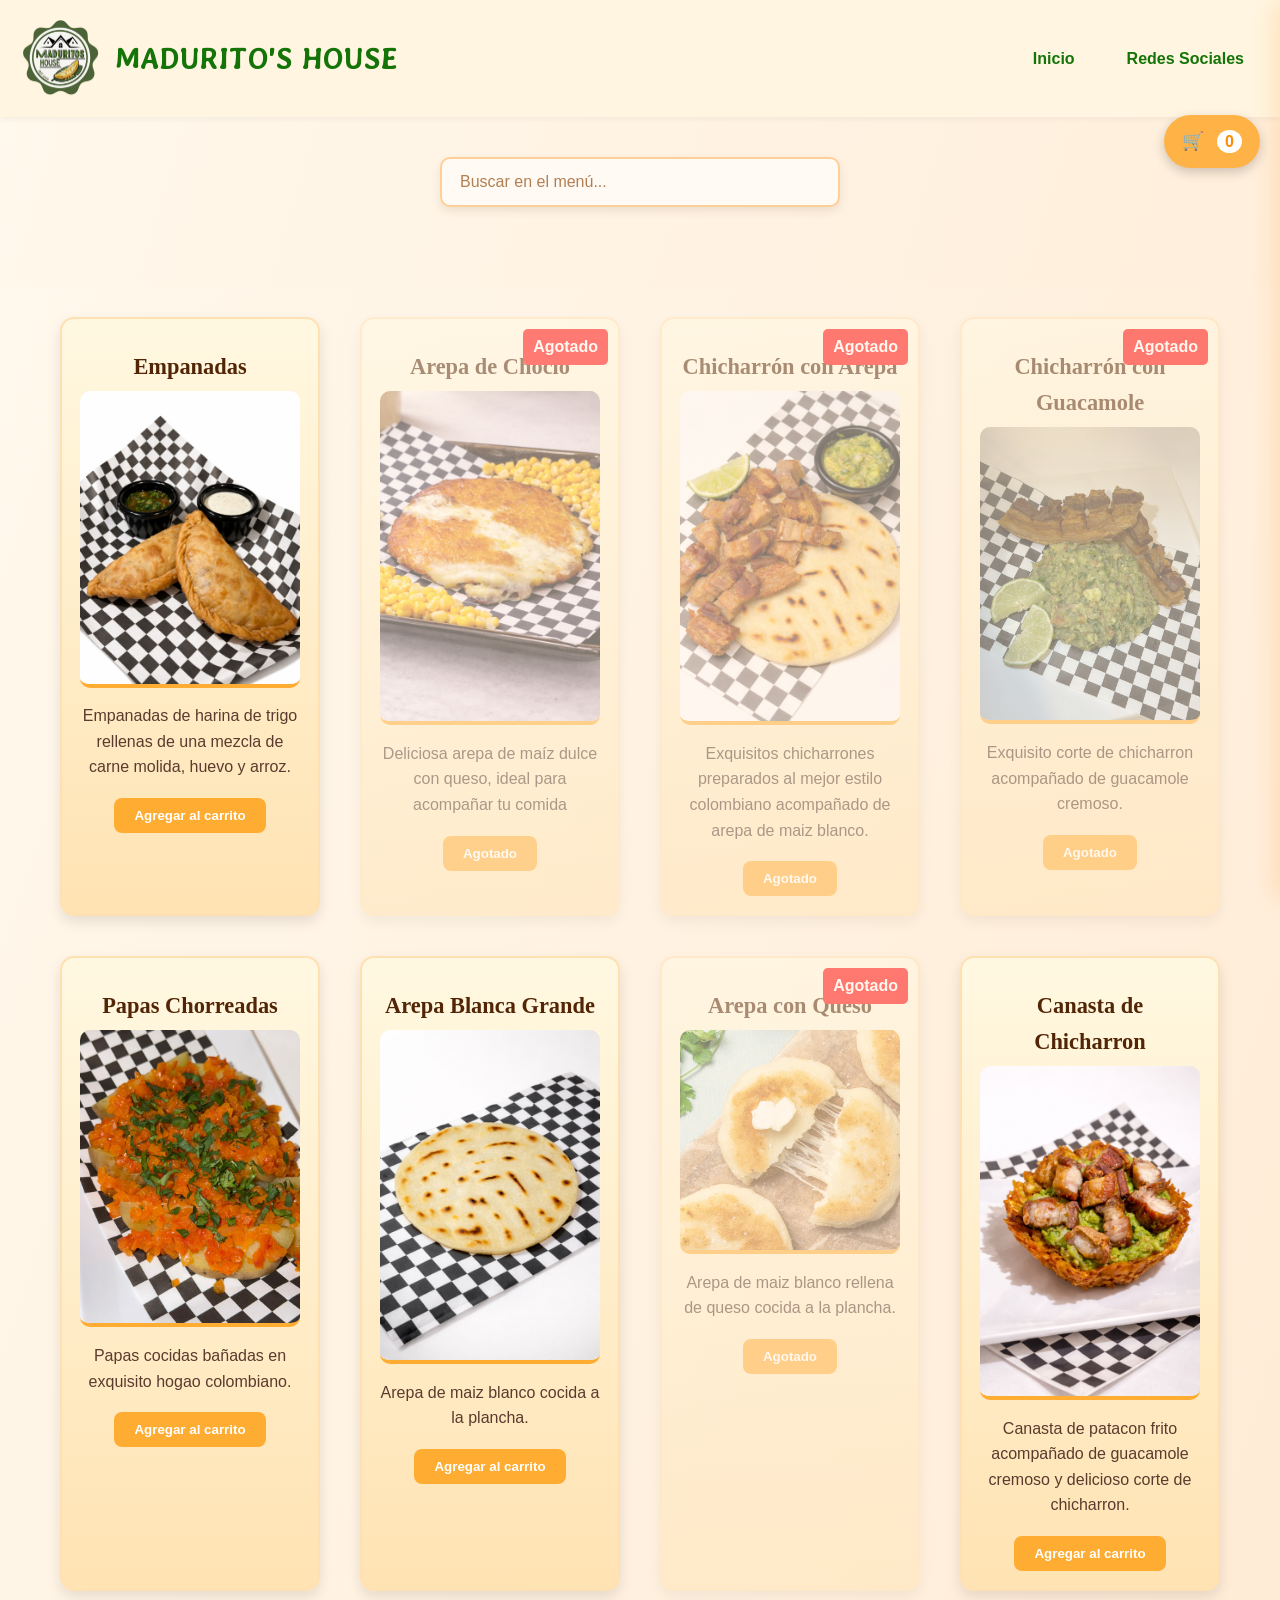
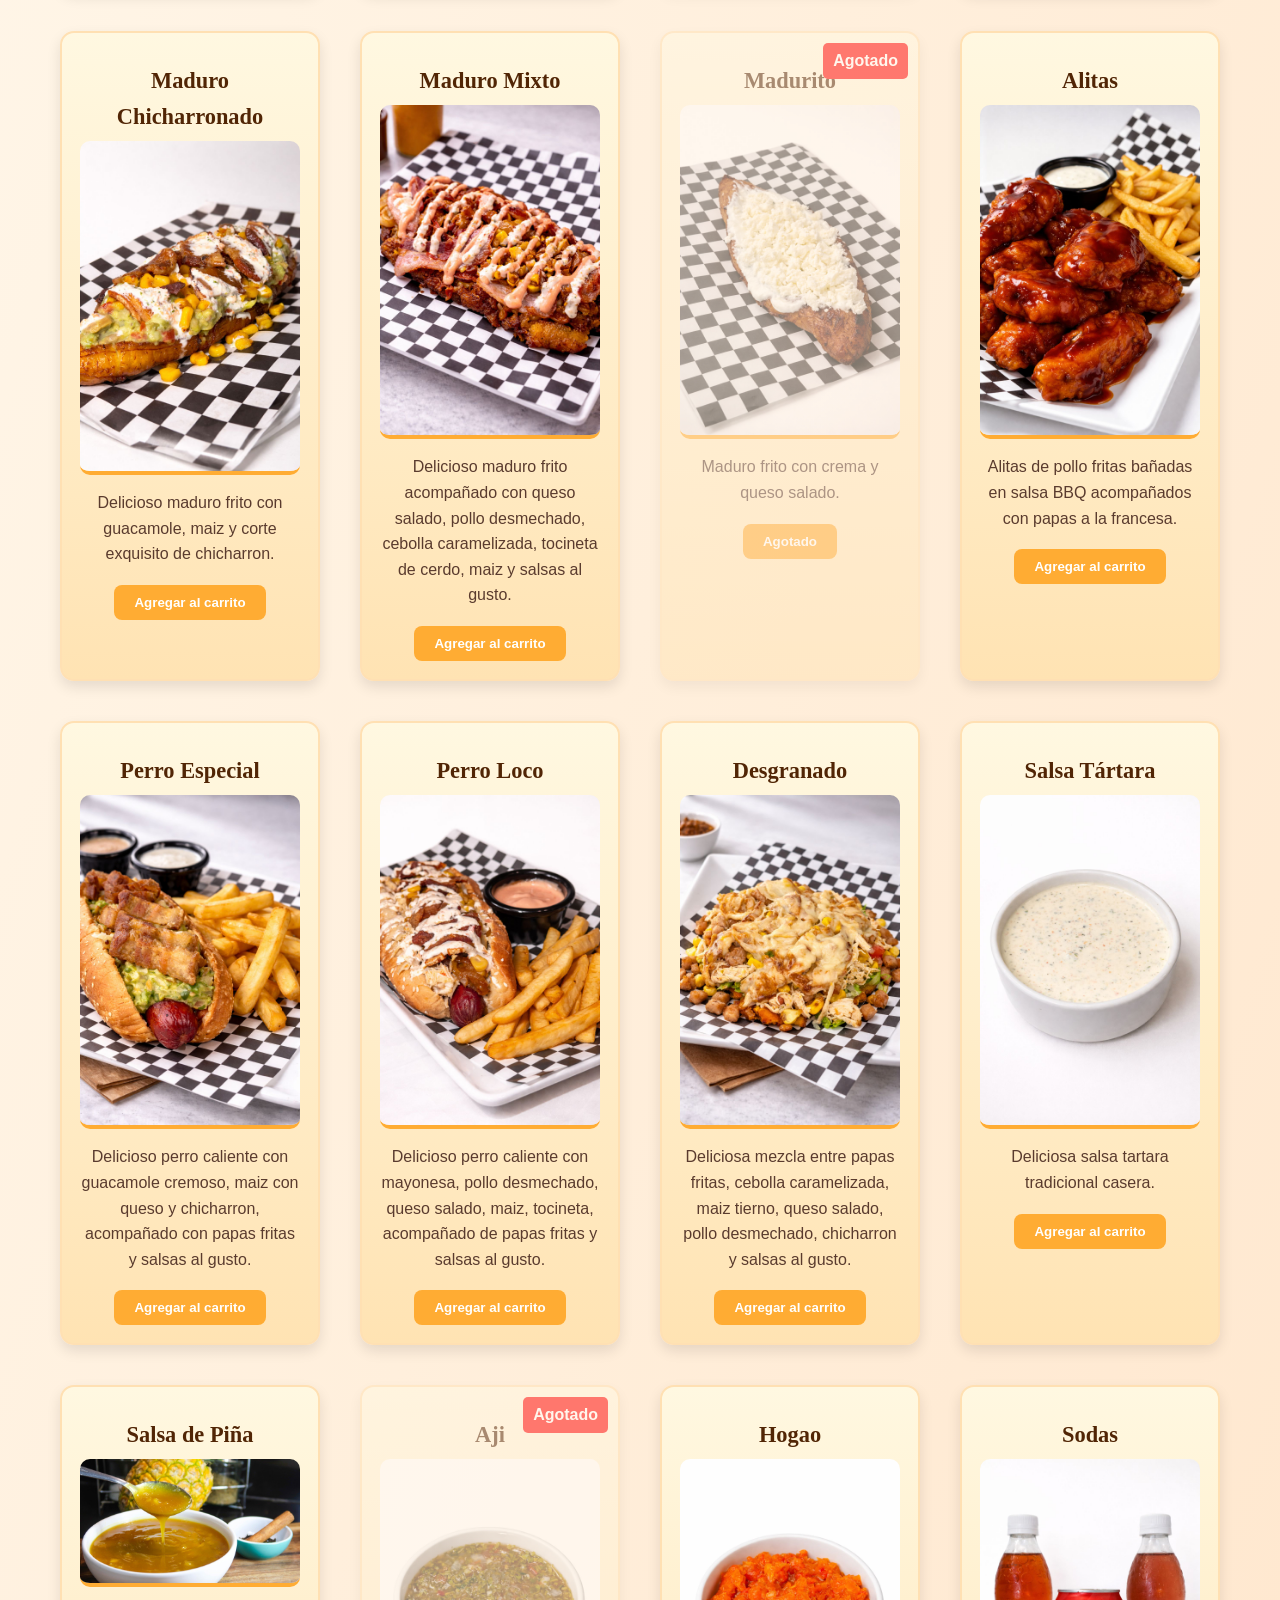
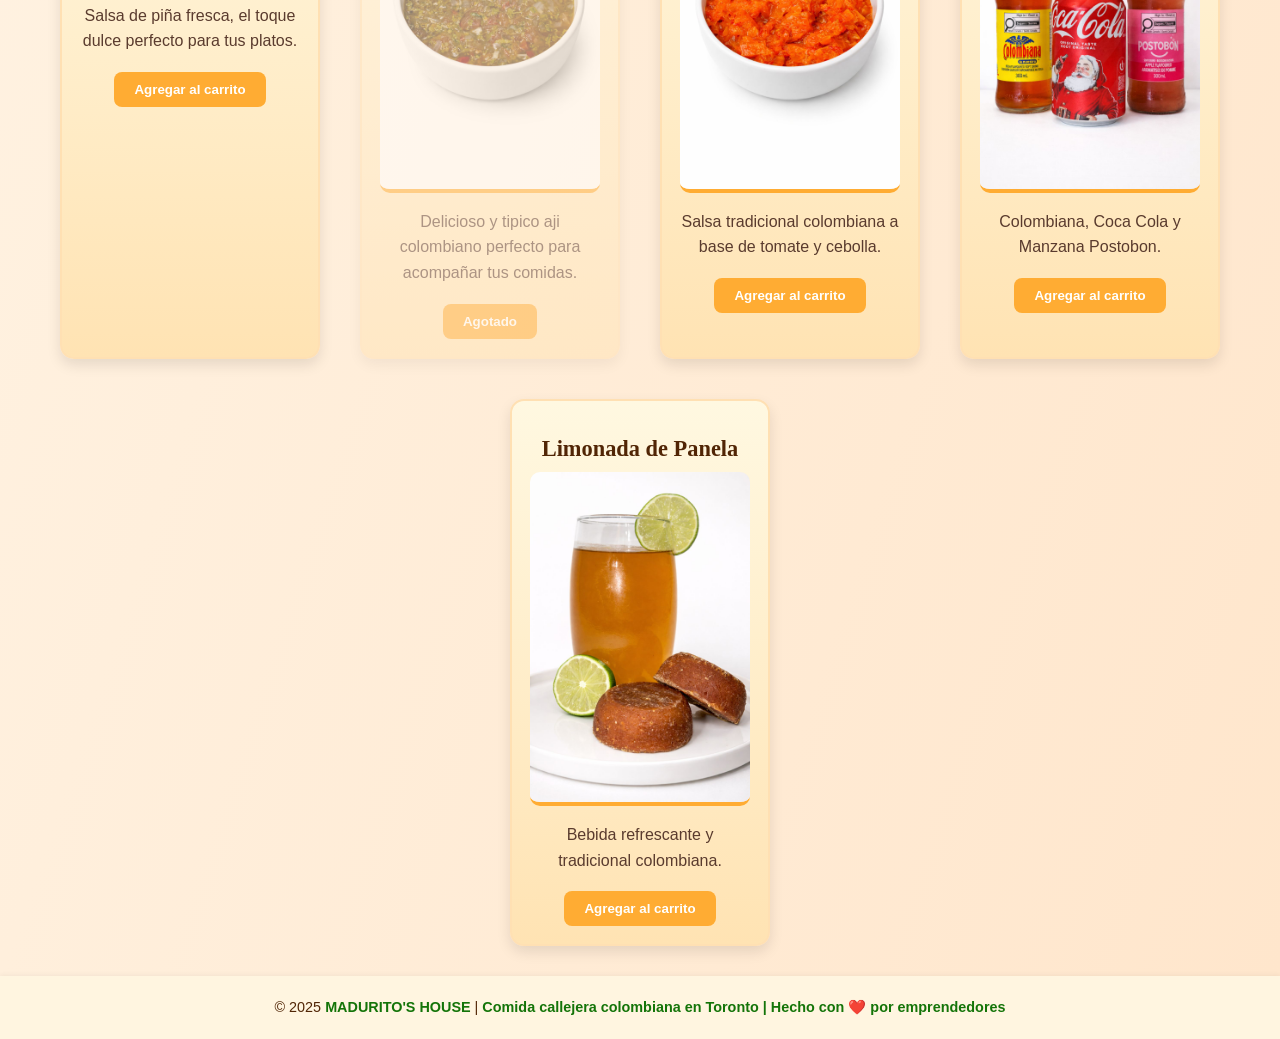
==== commit 5da0933a: "StockV=2" ====
--- a/menu.html
+++ b/menu.html
@@ -264,7 +264,7 @@
 
 <!-- Script principal -->
 <script>
-fetch('stock.json')
+fetch('stock.json?v=2')
   .then(res => res.json())
   .then(stock => {
     const buttons = document.querySelectorAll('.add-to-cart');
